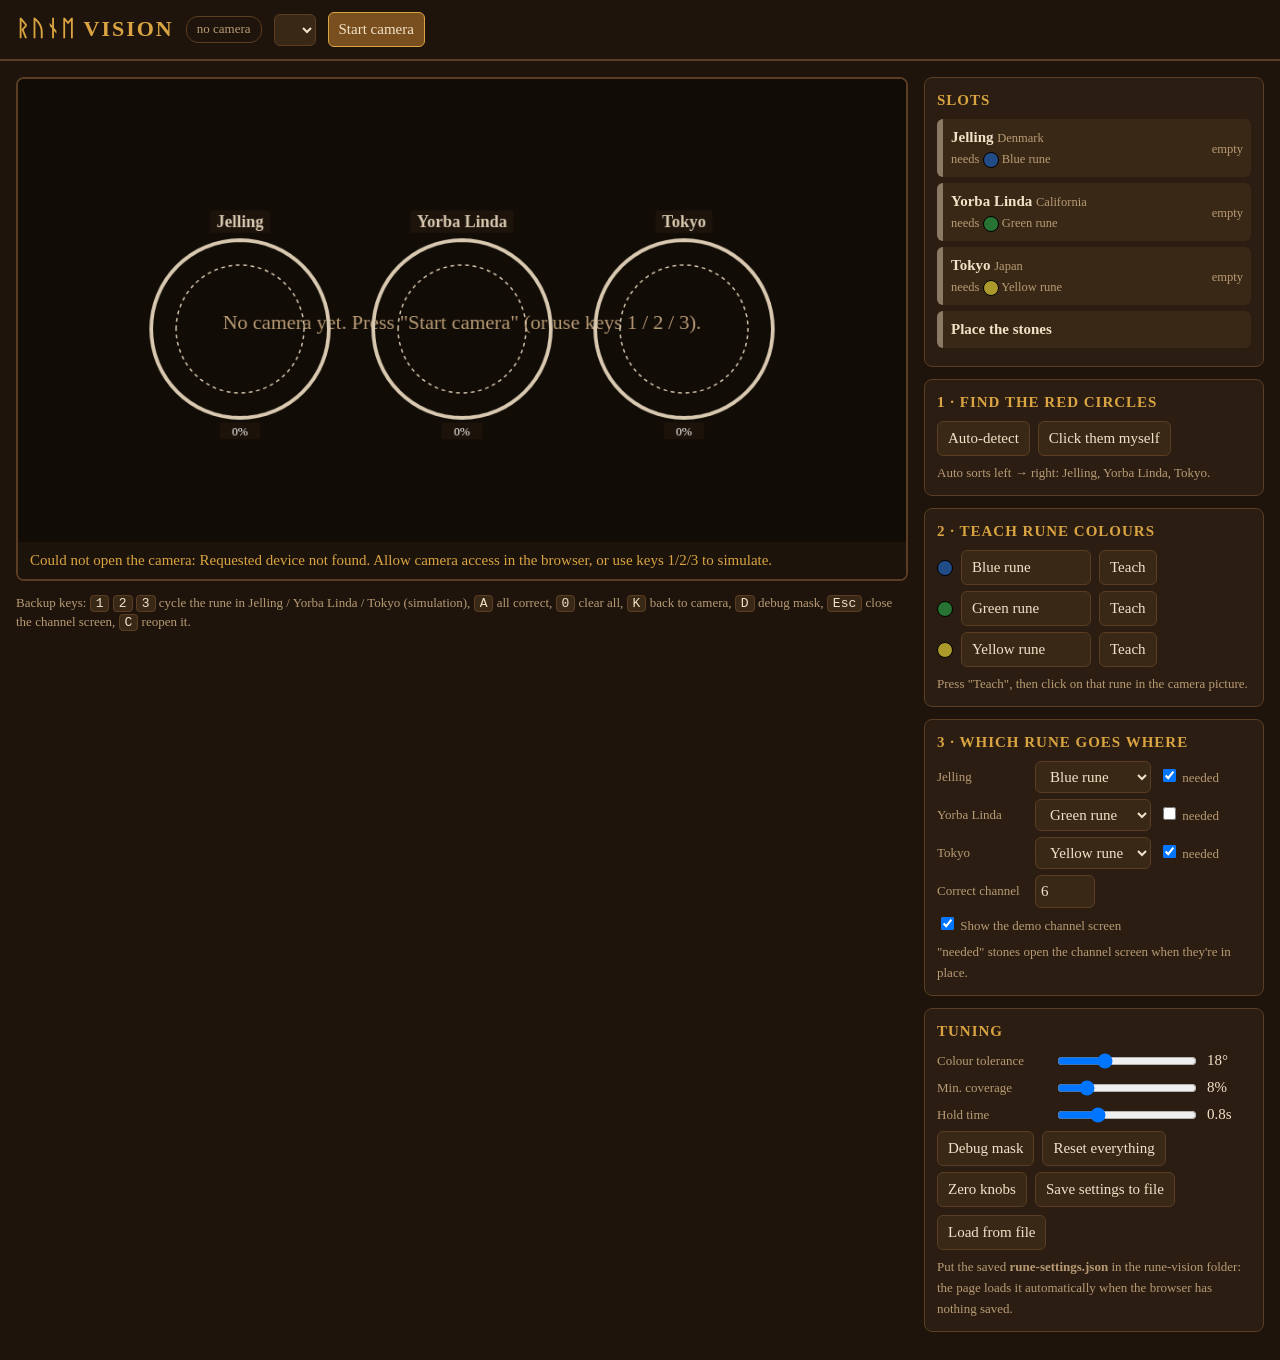
==== rune-vision/index.html @ 930cc7f0 "first prototype" ====
<!doctype html>
<html lang="en">
<head>
<meta charset="utf-8">
<meta name="viewport" content="width=device-width, initial-scale=1">
<title>Rune Vision</title>
<style>
  :root{
    --bg:#1e140c; --panel:#2b1d12; --edge:#5a3d22; --text:#f1e3c8; --muted:#b89b74;
    --gold:#d9a441; --ok:#4fbf6a; --bad:#e2683c; --empty:#8a7a66; --beam:#59b7ff;
  }
  *{box-sizing:border-box}
  body{margin:0;background:var(--bg);color:var(--text);font:15px/1.4 Georgia,"Times New Roman",serif}
  header{padding:12px 16px;border-bottom:2px solid var(--edge);display:flex;gap:12px;align-items:center;flex-wrap:wrap}
  header h1{margin:0;font-size:22px;letter-spacing:2px;color:var(--gold)}
  #mode{padding:3px 10px;border:1px solid var(--edge);border-radius:12px;font-size:13px;color:var(--muted)}
  main{display:grid;grid-template-columns:minmax(0,1fr) 340px;gap:16px;padding:16px}
  @media (max-width:900px){main{grid-template-columns:1fr}}
  .stage{position:relative;background:#000;border:2px solid var(--edge);border-radius:8px;overflow:hidden}
  #view{display:block;width:100%;height:auto;cursor:crosshair}
  #hint{position:absolute;left:0;right:0;bottom:0;padding:8px 12px;background:rgba(30,20,12,.85);color:var(--gold);font-size:15px}
  #hint:empty{display:none}
  .panel{background:var(--panel);border:1px solid var(--edge);border-radius:8px;padding:12px;margin-bottom:12px}
  .panel h2{margin:0 0 8px;font-size:15px;color:var(--gold);letter-spacing:1px;text-transform:uppercase}
  button,select,input[type=text]{font:inherit;color:var(--text);background:#3a2817;border:1px solid var(--edge);border-radius:6px;padding:6px 10px}
  button{cursor:pointer} button:hover{background:#4a331d}
  button.primary{background:#7a4f20;border-color:var(--gold)}
  .row{display:flex;gap:8px;align-items:center;flex-wrap:wrap;margin:6px 0}
  .slot{display:flex;justify-content:space-between;align-items:center;padding:8px;border-radius:6px;margin:6px 0;background:#3a2817;border-left:6px solid var(--empty)}
  .slot.ok{border-color:var(--ok)} .slot.bad{border-color:var(--bad)}
  .slot small{color:var(--muted)}
  .sw{display:inline-block;width:16px;height:16px;border-radius:50%;border:1px solid #000;vertical-align:middle}
  label{font-size:13px;color:var(--muted)}
  input[type=range]{width:140px}
  .keys{font-size:13px;color:var(--muted)} kbd{background:#3a2817;border:1px solid var(--edge);border-radius:4px;padding:0 5px;color:var(--text)}
  #quest{position:fixed;inset:0;display:none;z-index:10;background:#140d07}
  #quest.show{display:block;animation:fade .8s}
  #questCv{position:absolute;inset:0;width:100%;height:100%;cursor:pointer}
  #questTop{position:absolute;top:16px;left:0;right:0;text-align:center;pointer-events:none;padding:0 16px}
  #questTop h2{margin:0;font-size:clamp(24px,4vw,46px);letter-spacing:4px;color:var(--gold);text-shadow:0 0 18px rgba(217,164,65,.5)}
  #questTop p{margin:6px 0 0;font-size:clamp(15px,1.8vw,22px);color:var(--text)}
  #questBot{position:absolute;bottom:14px;left:0;right:0;text-align:center;color:var(--muted);font-size:14px;pointer-events:none}
  @keyframes fade{from{opacity:0}to{opacity:1}}
</style>
</head>
<body>
<header>
  <h1>ᚱᚢᚾᛖ VISION</h1>
  <span id="mode">starting…</span>
  <select id="camSel" title="Camera"></select>
  <button id="startBtn" class="primary">Start camera</button>
</header>

<main>
  <div>
    <div class="stage">
      <canvas id="view" width="960" height="540"></canvas>
      <div id="hint"></div>
    </div>
    <p class="keys">
      Backup keys: <kbd>1</kbd> <kbd>2</kbd> <kbd>3</kbd> cycle the rune in Jelling / Yorba Linda / Tokyo (simulation),
      <kbd>A</kbd> all correct, <kbd>0</kbd> clear all, <kbd>K</kbd> back to camera, <kbd>D</kbd> debug mask, <kbd>Esc</kbd> close the channel screen, <kbd>C</kbd> reopen it.
    </p>
  </div>

  <aside>
    <div class="panel">
      <h2>Slots</h2>
      <div id="slots"></div>
    </div>

    <div class="panel">
      <h2>1 · Find the red circles</h2>
      <div class="row">
        <button id="autoBtn">Auto-detect</button>
        <button id="manualBtn">Click them myself</button>
      </div>
      <label>Auto sorts left → right: Jelling, Yorba Linda, Tokyo.</label>
    </div>

    <div class="panel">
      <h2>2 · Teach rune colours</h2>
      <div id="runes"></div>
      <label>Press "Teach", then click on that rune in the camera picture.</label>
    </div>

    <div class="panel">
      <h2>3 · Which rune goes where</h2>
      <div id="answers"></div>
    </div>

    <div class="panel">
      <h2>Tuning</h2>
      <div class="row"><label style="width:110px">Colour tolerance</label><input type="range" id="hueTol" min="5" max="45"><span id="hueTolV"></span></div>
      <div class="row"><label style="width:110px">Min. coverage</label><input type="range" id="minFill" min="1" max="40"><span id="minFillV"></span></div>
      <div class="row"><label style="width:110px">Hold time</label><input type="range" id="debounce" min="0" max="3000" step="100"><span id="debounceV"></span></div>
      <div class="row"><button id="debugBtn">Debug mask</button><button id="resetBtn">Reset everything</button></div>
      <div class="row"><button id="zeroBtn">Zero knobs</button><button id="saveFileBtn">Save settings to file</button><button id="loadFileBtn">Load from file</button>
        <input type="file" id="loadFileIn" accept=".json,application/json" style="display:none"></div>
      <label>Put the saved <b>rune-settings.json</b> in the rune-vision folder: the page loads it automatically when the browser has nothing saved.</label>
    </div>
  </aside>
</main>

<div id="quest">
  <canvas id="questCv"></canvas>
  <div id="questTop"><h2 id="questTitle"></h2><p id="questMsg"></p></div>
  <div id="questBot">Click a pathway or press 1 – 9, 0 = 10 · Esc closes · remove a stone to start over</div>
</div>

<script>
/* ===================== config & state ===================== */
const SLOTS = [
  { id:'jelling', name:'Jelling',     place:'Denmark' },
  { id:'yorba',   name:'Yorba Linda', place:'California' },
  { id:'tokyo',   name:'Tokyo',       place:'Japan' },
];
const DEFAULTS = {
  circles: [ {x:.25,y:.5,r:.1}, {x:.5,y:.5,r:.1}, {x:.75,y:.5,r:.1} ], // x,r as fraction of width, y of height
  runes: [
    { name:'Blue rune',   h:215, s:.6, v:.55, taught:false },
    { name:'Green rune',  h:130, s:.5, v:.5,  taught:false },
    { name:'Yellow rune', h:52,  s:.6, v:.7,  taught:false },
  ],
  answer: [0,1,2],   // answer[slot] = index of the rune that belongs there
  hueTol: 18,        // degrees
  minFill: 8,        // % of the circle's inside that must be the rune colour
  debounceMs: 800,   // a change must hold this long before it counts (stops hands triggering things)
  required: [true,false,true], // which slots must be right to open the channel screen (Jelling + Tokyo)
  channel: 6,        // the correct Bluetooth channel (1-10)
  questOn: true,     // open the demo channel/snake screen when the needed stones are placed
  rotSteps: 10,      // knob positions per full turn (10 pathways = 36° each)
  rotZero: [0,0,0],  // angle that counts as "0" for the knob in each slot (set with "Zero knobs")
};
const STORE_KEY = 'runeVision.v1';
let cfg = load();

const state = {
  committed: [-1,-1,-1],              // rune index per slot after debounce (-1 empty)
  pending:   [{v:-1,t:0},{v:-1,t:0},{v:-1,t:0}],
  fill:      [0,0,0],
  sim: false, simSlots: [-1,-1,-1],
  complete: false,                    // = required stones placed correctly
  click: null,                        // {kind:'teach',rune} | {kind:'manual',step,pts}
  debug: false,
  rot: [null,null,null],              // {deg, raw, step, x, y} per slot when a marker is visible
  lastSeen: {},                       // rune index -> {slot, t} when it was last removed (for "moved")
};

function load(){
  try{ const s = JSON.parse(localStorage.getItem(STORE_KEY)); if(s) return Object.assign(structuredClone(DEFAULTS), s); }catch(e){}
  return structuredClone(DEFAULTS);
}
function save(){ try{ localStorage.setItem(STORE_KEY, JSON.stringify(cfg)); }catch(e){} }

/* ===================== events (for the world map / BLE later) ===================== */
// Other pages can listen with:  new BroadcastChannel('rune-board').onmessage = e => console.log(e.data)
// Same page:  window.addEventListener('rune:state', e => ...)
let bc = null; try{ bc = new BroadcastChannel('rune-board'); }catch(e){}
function emit(type, detail){
  const msg = { type, ...detail, time: Date.now() };
  window.dispatchEvent(new CustomEvent('rune:'+type, { detail: msg }));
  try{ bc && bc.postMessage(msg); }catch(e){}
  if(window.parent !== window) window.parent.postMessage({ source:'rune-vision', ...msg }, '*');
  console.log('[rune]', msg);
}
function snapshot(){
  return { slots: SLOTS.map((s,i)=>({
    slot:s.id, name:s.name, place:s.place,
    rune: state.committed[i] < 0 ? null : cfg.runes[state.committed[i]].name,
    runeIndex: state.committed[i],
    correct: state.committed[i] === cfg.answer[i],
    coverage: Math.round(state.fill[i]),
    angle: state.rot[i] ? Math.round(state.rot[i].deg) : null,   // knob angle, 0-359, clockwise
    step: state.rot[i] ? state.rot[i].step : null,               // knob position 0..rotSteps-1
  })), stonesReady: state.complete, stage: Q.stage, complete: Q.stage==='done' };
}

/* ===================== colour helpers ===================== */
function rgb2hsv(r,g,b){
  r/=255; g/=255; b/=255;
  const mx=Math.max(r,g,b), mn=Math.min(r,g,b), d=mx-mn;
  let h=0;
  if(d){ if(mx===r) h=((g-b)/d)%6; else if(mx===g) h=(b-r)/d+2; else h=(r-g)/d+4; h*=60; if(h<0) h+=360; }
  return [h, mx?d/mx:0, mx];
}
const hueDist = (a,b) => { const d=Math.abs(a-b)%360; return d>180?360-d:d; };
function isRed(h,s,v){ return (h<=14 || h>=340) && s>0.38 && v>0.22; }
function matchesRune(h,s,v,r){
  if(s < Math.max(0.28, r.s*0.5)) return false;
  if(v < Math.max(0.12, r.v*0.35)) return false;
  return hueDist(h, r.h) <= cfg.hueTol;
}
function runeCss(r){ return `hsl(${r.h|0} ${Math.round(Math.min(1,r.s)*100)}% ${Math.round(Math.max(.25,Math.min(.6,r.v*.6))*100)}%)`; }

/* ===================== camera / source ===================== */
const view = document.getElementById('view'), vctx = view.getContext('2d');
const proc = document.createElement('canvas'), pctx = proc.getContext('2d', { willReadFrequently:true });
const PW = 320;                      // processing width (small = fast)
const video = document.createElement('video'); video.playsInline = true; video.muted = true;
let source = null;                   // video or image
let stream = null;

async function listCams(){
  const sel = document.getElementById('camSel');
  try{
    const devs = (await navigator.mediaDevices.enumerateDevices()).filter(d=>d.kind==='videoinput');
    const cur = sel.value;
    sel.innerHTML = devs.map((d,i)=>`<option value="${d.deviceId}">${d.label || 'Camera '+(i+1)}</option>`).join('');
    if(cur) sel.value = cur;
  }catch(e){}
}
async function startCamera(){
  try{
    if(stream) stream.getTracks().forEach(t=>t.stop());
    const id = document.getElementById('camSel').value;
    stream = await navigator.mediaDevices.getUserMedia({ video: {
      deviceId: id ? { exact:id } : undefined, width:{ideal:1280}, height:{ideal:720} }, audio:false });
    video.srcObject = stream; await video.play();
    source = video; await listCams();
    hint(cfg.runes.some(r=>!r.taught) ? 'Camera on. Now find the circles (step 1) and teach the rune colours (step 2).' : '');
  }catch(e){
    hint('Could not open the camera: ' + e.message + '. Allow camera access in the browser, or use keys 1/2/3 to simulate.');
  }
  setMode();
}
function useImage(url){
  const img = new Image(); img.onload = () => { source = img; setMode(); }; img.src = url;
}
navigator.mediaDevices?.addEventListener?.('devicechange', listCams);

/* ===================== detection ===================== */
let lastProc = 0, frame = null;  // frame = {w,h,data}
function grabFrame(){
  const sw = source.videoWidth || source.naturalWidth, sh = source.videoHeight || source.naturalHeight;
  if(!sw || !sh) return null;
  const ph = Math.round(PW*sh/sw);
  if(proc.width!==PW || proc.height!==ph){ proc.width=PW; proc.height=ph; }
  pctx.drawImage(source,0,0,PW,ph);
  return { w:PW, h:ph, data: whiteBalance(pctx.getImageData(0,0,PW,ph).data) };
}
// Cameras often make the white board look blue or yellow. Find the brightest pixels (the board)
// and scale R,G,B so they come out neutral white/grey. Fixes "board detected as blue rune".
let lastGains=[1,1,1];
function applyGains(d,[gr,gg,gb]){ for(let k=0;k<d.length;k+=4){ d[k]=Math.min(255,d[k]*gr); d[k+1]=Math.min(255,d[k+1]*gg); d[k+2]=Math.min(255,d[k+2]*gb); } return d; }
function whiteBalance(d){
  const hist=new Uint32Array(766);
  for(let k=0;k<d.length;k+=4) hist[d[k]+d[k+1]+d[k+2]]++;
  let need=(d.length/4)*0.2, cut=765;
  while(cut>0 && need>0){ need-=hist[cut]; cut--; }
  let r=0,g=0,b=0,n=0;
  for(let k=0;k<d.length;k+=4) if(d[k]+d[k+1]+d[k+2]>cut){ r+=d[k]; g+=d[k+1]; b+=d[k+2]; n++; }
  if(!n) return d;
  r/=n; g/=n; b/=n; const m=(r+g+b)/3, gr=m/r, gg=m/g, gb=m/b;
  lastGains=[gr,gg,gb];
  for(let k=0;k<d.length;k+=4){ d[k]=Math.min(255,d[k]*gr); d[k+1]=Math.min(255,d[k+1]*gg); d[k+2]=Math.min(255,d[k+2]*gb); }
  return d;
}

function detectSlots(f){
  const raw = [];
  for(let i=0;i<3;i++){
    const c = cfg.circles[i];
    const cx=c.x*f.w, cy=c.y*f.h, R=(c.prof?Math.max(...c.prof):c.r)*f.w;
    const counts=[0,0,0]; let total=0;
    const x0=Math.max(0,cx-R|0), x1=Math.min(f.w-1,cx+R|0), y0=Math.max(0,cy-R|0), y1=Math.min(f.h-1,cy+R|0);
    for(let y=y0;y<=y1;y++) for(let x=x0;x<=x1;x++){
      const dx=x-cx, dy=y-cy, lim=edgeAt(c,Math.atan2(dy,dx))*f.w*(c.prof?0.85:0.72); // stay inside the red line
      if(dx*dx+dy*dy>lim*lim) continue;
      total++;
      const k=(y*f.w+x)*4, [h,s,v]=rgb2hsv(f.data[k],f.data[k+1],f.data[k+2]);
      for(let r=0;r<3;r++) if(matchesRune(h,s,v,cfg.runes[r])) counts[r]++;
    }
    let best=-1, bc=0; counts.forEach((n,r)=>{ if(n>bc){bc=n;best=r;} });
    const fill = total ? bc/total*100 : 0;
    state.fill[i]=fill;
    raw.push(fill >= cfg.minFill ? best : -1);
  }
  return raw;
}

function applyRaw(raw, now, instant){
  let changed=false;
  raw.forEach((v,i)=>{
    const p = state.pending[i];
    if(v!==p.v){ p.v=v; p.t=now; }
    if(state.committed[i]!==p.v && (instant || now-p.t >= cfg.debounceMs)){
      const old=state.committed[i], nu=p.v;
      state.committed[i]=nu; changed=true; state.rot[i]=null;
      const nm=k=>cfg.runes[k].name;
      if(old>=0){ emit('removed', { rune:nm(old), from:SLOTS[i].id }); state.lastSeen[old]={slot:i,t:now}; }
      if(nu>=0){
        const ls=state.lastSeen[nu];
        if(ls && ls.slot!==i && now-ls.t<5000) emit('moved', { rune:nm(nu), from:SLOTS[ls.slot].id, to:SLOTS[i].id, correct:nu===cfg.answer[i] });
        else emit('placed', { rune:nm(nu), to:SLOTS[i].id, correct:nu===cfg.answer[i] });
      }
      emit('slot', snapshot().slots[i]);
    }
  });
  if(changed){
    const all = state.committed.every((v,i)=>!cfg.required[i] || v===cfg.answer[i]) && cfg.required.some(Boolean);
    if(all!==state.complete){
      state.complete=all;
      if(all) questOpen(); else questClose(true);
      emit(all?'stones-ready':'stones-removed', snapshot());
    }
    emit('state', snapshot());
    renderSlots();
  }
}

/* ===================== auto-detect red circles ===================== */
const NB=48; // angle bins for the hand-drawn shape profile
function grabBig(w){
  const sw=source.videoWidth||source.naturalWidth, sh=source.videoHeight||source.naturalHeight;
  if(!sw||!sh) return null;
  const c=document.createElement('canvas'); c.width=w; c.height=Math.round(w*sh/sw);
  const x=c.getContext('2d',{willReadFrequently:true}); x.drawImage(source,0,0,c.width,c.height);
  return { w:c.width, h:c.height, data:whiteBalance(x.getImageData(0,0,c.width,c.height).data) };
}
function autoDetect(){
  const f = source && grabBig(800);   // higher res so thin marker lines survive
  if(!f) return hint('Start the camera first.');
  const W=f.w, H=f.h, N=W*H;
  // 1) red mask, then grow it 2px so small gaps in the marker line join up
  let m=new Uint8Array(N);
  for(let i=0;i<N;i++){ const k=i*4, [h,s,v]=rgb2hsv(f.data[k],f.data[k+1],f.data[k+2]); if(isRed(h,s,v)) m[i]=1; }
  for(let pass=0;pass<2;pass++){
    const g=m.slice();
    for(let y=1;y<H-1;y++) for(let x=1;x<W-1;x++){ const i=y*W+x; if(!m[i] && (m[i-1]||m[i+1]||m[i-W]||m[i+W])) g[i]=1; }
    m=g;
  }
  // 2) connected blobs
  const lab=new Int32Array(N).fill(-1), blobs=[], st=[];
  for(let i=0;i<N;i++){
    if(!m[i]||lab[i]>=0) continue;
    const id=blobs.length, px=[]; lab[i]=id; st.push(i);
    let minx=W,maxx=0,miny=H,maxy=0;
    while(st.length){
      const j=st.pop(), x=j%W, y=(j/W)|0; px.push(j);
      if(x<minx)minx=x; if(x>maxx)maxx=x; if(y<miny)miny=y; if(y>maxy)maxy=y;
      for(const n of [j-1,j+1,j-W,j+W]) if(n>=0&&n<N&&m[n]&&lab[n]<0&&Math.abs((n%W)-x)<=1){ lab[n]=id; st.push(n); }
    }
    blobs.push({px,minx,maxx,miny,maxy});
  }
  // 3) keep blobs that look like a loop: decent size, roughly as wide as tall, mostly hollow
  const minSize=W*0.04;
  const rings=blobs.filter(b=>{
    const bw=b.maxx-b.minx+1, bh=b.maxy-b.miny+1;
    if(bw<minSize||bh<minSize) return false;
    if(Math.max(bw,bh)/Math.min(bw,bh)>2.2) return false;
    return b.px.length/(bw*bh) < 0.35;          // a ring, not a solid red thing
  }).sort((a,b)=>(b.maxx-b.minx)*(b.maxy-b.miny)-(a.maxx-a.minx)*(a.maxy-a.miny)).slice(0,3);
  if(rings.length<3) return hint(`Found ${rings.length} red circle(s), need 3. Get all 3 fully in view, close any small gaps in the lines, or use "Click them myself".`);
  // 4) centre + shape profile (distance to the inner edge of the line, per angle)
  const found=rings.map(b=>{
    let sx=0,sy=0; b.px.forEach(j=>{sx+=j%W; sy+=(j/W)|0;}); const cx=sx/b.px.length, cy=sy/b.px.length;
    const bins=Array.from({length:NB},()=>[]);
    b.px.forEach(j=>{ const dx=j%W-cx, dy=((j/W)|0)-cy; const a=Math.atan2(dy,dx); bins[Math.floor(((a+Math.PI)/(2*Math.PI))*NB)%NB].push(Math.hypot(dx,dy)); });
    const all=b.px.map(j=>Math.hypot(j%W-cx,((j/W)|0)-cy)).sort((a,b)=>a-b), med=all[all.length>>1];
    let prof=bins.map(d=>d.length? d.sort((a,b)=>a-b)[Math.floor(d.length*0.15)] : null); // inner edge
    prof=prof.map((v,i)=>v ?? (prof[(i+NB-1)%NB] ?? prof[(i+1)%NB] ?? med));          // fill gaps in the line
    return { x:cx/W, y:cy/H, r:med/W, prof:prof.map(v=>v/W) };
  });
  found.sort((a,b)=>a.x-b.x);
  cfg.circles=found; save();
  hint('Found 3 circles: left = Jelling, middle = Yorba Linda, right = Tokyo. Wrong order? Use "Click them myself".');
}
// how far from the centre the inside of slot c reaches at angle a (fraction of width)
function edgeAt(c,a){
  if(!c.prof) return c.r;
  const t=((a+Math.PI)/(2*Math.PI))*NB-0.5, i=Math.floor(t), u=t-i, n=c.prof.length;
  return c.prof[(i%n+n)%n]*(1-u)+c.prof[((i+1)%n+n)%n]*u;
}

/* ===================== clicks on the picture ===================== */
view.addEventListener('click', e=>{
  const rc=view.getBoundingClientRect();
  const nx=(e.clientX-rc.left)/rc.width, ny=(e.clientY-rc.top)/rc.height;
  const ck=state.click; if(!ck) return;
  if(ck.kind==='teach'){
    const f = source && grabFrame(); if(!f) return hint('Start the camera first.');
    const px=Math.round(nx*f.w), py=Math.round(ny*f.h);
    let sx=0,sy=0,ss=0,sv=0,n=0;
    for(let y=py-3;y<=py+3;y++) for(let x=px-3;x<=px+3;x++){
      if(x<0||y<0||x>=f.w||y>=f.h) continue;
      const k=(y*f.w+x)*4, [h,s,v]=rgb2hsv(f.data[k],f.data[k+1],f.data[k+2]);
      sx+=Math.cos(h*Math.PI/180); sy+=Math.sin(h*Math.PI/180); ss+=s; sv+=v; n++;
    }
    const r=cfg.runes[ck.rune];
    r.h=(Math.atan2(sy,sx)*180/Math.PI+360)%360; r.s=ss/n; r.v=sv/n; r.taught=true;
    if(r.s<0.2) hint(`That colour is very grey/white (saturation ${Math.round(r.s*100)}%). Detection works best with strong colours.`);
    else hint(`${r.name} learned.`);
    state.click=null; save(); renderRunes(); renderSlots();
  } else if(ck.kind==='manual'){
    const W=view.width, H=view.height;
    ck.pts.push([nx,ny]);
    if(ck.pts.length%2===0){
      const [c,e2]=ck.pts.slice(-2);
      const r=Math.hypot((e2[0]-c[0])*W,(e2[1]-c[1])*H)/W;
      cfg.circles[ck.pts.length/2-1]={x:c[0],y:c[1],r};
    }
    if(ck.pts.length===6){ state.click=null; save(); hint('Circles saved.'); }
    else manualHint();
  }
});
function manualHint(){
  const k=state.click.pts.length, s=SLOTS[k>>1];
  hint(k%2===0 ? `Click the CENTRE of the ${s.name} circle.` : `Now click on the red EDGE of the ${s.name} circle.`);
}

/* ===================== drawing ===================== */
function draw(){
  const W=view.width, H=view.height;
  if(source && (source.videoWidth||source.naturalWidth)){
    const sw=source.videoWidth||source.naturalWidth, sh=source.videoHeight||source.naturalHeight;
    const wantH=Math.round(W*sh/sw); if(view.height!==wantH){ view.height=wantH; }
    vctx.drawImage(source,0,0,view.width,view.height);
    if(state.debug && frame) drawMask();
  } else {
    vctx.fillStyle='#120c07'; vctx.fillRect(0,0,W,H);
    vctx.fillStyle='#b89b74'; vctx.font='22px Georgia'; vctx.textAlign='center';
    vctx.fillText('No camera yet. Press "Start camera" (or use keys 1 / 2 / 3).',W/2,H/2);
  }
  const Hh=view.height;
  cfg.circles.forEach((c,i)=>{
    const v=state.committed[i], ok=v===cfg.answer[i];
    const col = v<0 ? '#d9c9b0' : ok ? '#4fbf6a' : '#e2683c';
    const cx=c.x*W, cy=c.y*Hh, r=c.r*W;
    const shape=(k)=>{ vctx.beginPath(); for(let j=0;j<=64;j++){ const a=-Math.PI+j/64*2*Math.PI, d=edgeAt(c,a)*W*k; vctx.lineTo(cx+Math.cos(a)*d, cy+Math.sin(a)*d); } vctx.stroke(); };
    vctx.lineWidth=4; vctx.strokeStyle=col; shape(1);
    vctx.setLineDash([4,4]); vctx.lineWidth=1.5; shape(c.prof?0.85:0.72); vctx.setLineDash([]);
    const top=Math.min(...Array.from({length:16},(_,j)=>Math.sin(-Math.PI+j/16*2*Math.PI)*edgeAt(c,-Math.PI+j/16*2*Math.PI)*W));
    const label = SLOTS[i].name + (v<0 ? '' : ok ? ' ✓' : ' ✗');
    vctx.font='bold 18px Georgia'; vctx.textAlign='center';
    const tw=vctx.measureText(label).width+14;
    vctx.fillStyle='rgba(30,20,12,.85)'; vctx.fillRect(cx-tw/2, cy+top-32, tw, 24);
    vctx.fillStyle=col; vctx.fillText(label, cx, cy+top-14);
    const ro=state.rot[i];
    if(ro){
      const kx=ro.x*W, ky=ro.y*Hh, a=(ro.deg+cfg.rotZero[i])*Math.PI/180, L=r*0.7;
      vctx.globalAlpha = ro.lost>5 ? 0.45 : 1;
      vctx.strokeStyle='#59b7ff'; vctx.lineWidth=3; vctx.beginPath(); vctx.moveTo(kx,ky); vctx.lineTo(kx+Math.sin(a)*L, ky-Math.cos(a)*L); vctx.stroke();
      vctx.fillStyle='#59b7ff'; vctx.beginPath(); vctx.arc(ro.px*W, ro.py*Hh, 5, 0, Math.PI*2); vctx.fill();
      const lt=`${Math.round(ro.deg)}° · pos ${ro.step}`; vctx.font='bold 14px Georgia'; const lw=vctx.measureText(lt).width+12;
      vctx.fillStyle='rgba(20,40,70,.85)'; vctx.fillRect(cx-lw/2, cy-9, lw, 20); vctx.fillStyle='#d8f0ff'; vctx.fillText(lt, cx, cy+6); vctx.globalAlpha=1;
    }
    if(!state.sim){ const t=Math.round(state.fill[i])+'%'; vctx.font='13px Georgia'; vctx.fillStyle='rgba(30,20,12,.8)'; const bt=edgeAt(c,Math.PI/2)*W; vctx.fillRect(cx-22,cy+bt+5,44,18); vctx.fillStyle="#fff"; vctx.fillText(t, cx, cy+bt+19); }
  });
}
function drawMask(){
  const f=frame, img=pctx.createImageData(f.w,f.h);
  for(let k=0;k<f.data.length;k+=4){
    const [h,s,v]=rgb2hsv(f.data[k],f.data[k+1],f.data[k+2]);
    let out=[0,0,0,170];
    if(isRed(h,s,v)) out=[255,40,40,255];
    else for(let r=0;r<3;r++) if(matchesRune(h,s,v,cfg.runes[r])){ out=[255,255,255,255]; break; }
    img.data.set(out,k);
  }
  pctx.putImageData(img,0,0);
  vctx.globalAlpha=.85; vctx.drawImage(proc,0,0,view.width,view.height); vctx.globalAlpha=1;
}

/* ===================== main loop ===================== */

/* ===================== knob rotation (experimental) =====================
   Each rune needs ONE dark dot (black marker/sticker) on its top face, off-centre.
   Angle = direction from the centre of the coloured blob to the dark dot, seen from the camera above.
   0° = pointing up in the camera picture, clockwise. "Zero knobs" makes the current position 0. */
const rotCv=document.createElement('canvas'), rotCx=rotCv.getContext('2d',{willReadFrequently:true});
// Cut out just this slot from the camera image at FULL resolution (the dot is tiny, every pixel helps).
function grabRot(i){
  const sw=source.videoWidth||source.naturalWidth, sh=source.videoHeight||source.naturalHeight;
  if(!sw||!sh) return null;
  const c=cfg.circles[i], Rn=(c.prof?Math.max(...c.prof):c.r)*1.05;   // radius as fraction of width
  const R=Rn*sw, x0=Math.max(0,c.x*sw-R), y0=Math.max(0,c.y*sh-R);
  const cw=Math.min(sw-x0,2*R), ch=Math.min(sh-y0,2*R); if(cw<4||ch<4) return null;
  const sc=Math.max(1, Math.max(cw,ch)/420);                       // cap the crop at ~420 px
  const w=Math.round(cw/sc), h=Math.round(ch/sc);
  if(rotCv.width!==w||rotCv.height!==h){ rotCv.width=w; rotCv.height=h; }
  rotCx.drawImage(source,x0,y0,cw,ch,0,0,w,h);
  return { w, h, data:applyGains(rotCx.getImageData(0,0,w,h).data, lastGains),
           cx:(c.x*sw-x0)/sc, cy:(c.y*sh-y0)/sc, pw:sw/sc,               // slot centre in crop px, crop px per width-unit
           norm:(x,y)=>[(x0+x*sc)/sw, (y0+y*sc)/sh] };
}
function measureRotation(f,i,ri){
  const c=cfg.circles[i], rune=cfg.runes[ri];
  const cx=f.cx, cy=f.cy;
  const inSlot=(x,y)=>{ const dx=x-cx, dy=y-cy, lim=edgeAt(c,Math.atan2(dy,dx))*f.pw*(c.prof?0.85:0.72); return dx*dx+dy*dy<=lim*lim; };
  let sx=0,sy=0,n=0;
  for(let y=0;y<f.h;y++) for(let x=0;x<f.w;x++){
    if(!inSlot(x,y)) continue;
    const k=(y*f.w+x)*4, [h,s,v]=rgb2hsv(f.data[k],f.data[k+1],f.data[k+2]);
    if(matchesRune(h,s,v,rune)){ sx+=x; sy+=y; n++; }
  }
  if(n<40) return null;
  const rx=sx/n, ry=sy/n, rr=Math.sqrt(n/Math.PI);       // blob centre + "equivalent radius"
  const dark=Math.min(0.42, rune.v*0.6);                 // "dark" relative to how bright the rune itself is
  let mx=0,my=0,m=0; const lim=rr*0.9;
  for(let y=Math.max(0,ry-lim|0);y<=Math.min(f.h-1,ry+lim|0);y++) for(let x=Math.max(0,rx-lim|0);x<=Math.min(f.w-1,rx+lim|0);x++){
    const dx=x-rx, dy=y-ry; if(dx*dx+dy*dy>lim*lim) continue;
    const k=(y*f.w+x)*4, [h,s,v]=rgb2hsv(f.data[k],f.data[k+1],f.data[k+2]);
    if(v<dark && !matchesRune(h,s,v,rune)){ mx+=x; my+=y; m++; }
  }
  if(m<Math.max(3,n*0.004)) return null;                // no marker visible (covered by a hand, too small, …)
  mx/=m; my/=m;
  if(Math.hypot(mx-rx,my-ry)<rr*0.15) return null;     // marker too close to the centre: direction unclear
  const raw=(Math.atan2(mx-rx, -(my-ry))*180/Math.PI+360)%360;
  const [nx,ny]=f.norm(rx,ry), [px,py]=f.norm(mx,my);
  return { raw, x:nx, y:ny, px, py };
}
function updateRotation(){
  if(!state.committed.some(v=>v>=0)) return;
  state.committed.forEach((ri,i)=>{
    if(ri<0){ state.rot[i]=null; return; }
    const f=grabRot(i); if(!f) return;
    const r=measureRotation(f,i,ri); if(!r){ if(state.rot[i]) state.rot[i].lost=(state.rot[i].lost||0)+1; return; }     // keep the last good value while the marker is hidden
    const deg=(r.raw-cfg.rotZero[i]+360)%360, prev=state.rot[i];
    let sm=deg;
    if(prev){ const d=((deg-prev.deg+540)%360)-180; sm=(prev.deg+d*0.5+360)%360; } // smooth jitter
    const size=360/cfg.rotSteps, cand=Math.round(sm/size)%cfg.rotSteps;
    let step=prev?prev.step:cand;
    if(cand!==step){ const off=Math.abs(((sm-cand*size+540)%360)-180); if(off<size*0.35) step=cand; } // hysteresis
    state.rot[i]={ deg:sm, raw:r.raw, step, x:r.x, y:r.y, px:r.px, py:r.py, lost:0 };
    if(!prev || prev.step!==step) emit('rotate', { rune:cfg.runes[ri].name, slot:SLOTS[i].id, angle:Math.round(sm), step });
  });
}
function zeroKnobs(){
  state.rot.forEach((r,i)=>{ if(r) cfg.rotZero[i]=r.raw; });
  save(); state.rot=[null,null,null]; hint('Knobs zeroed: their current positions now count as 0°.');
}

function loop(now){
  if(!state.sim && source && now-lastProc>90){
    lastProc=now;
    frame=grabFrame();
    if(frame){ applyRaw(detectSlots(frame), now, false); updateRotation(); }
  }
  draw();
  requestAnimationFrame(loop);
}

/* ===================== UI ===================== */
function hint(t){ document.getElementById('hint').textContent=t||''; }
function setMode(){
  document.getElementById('mode').textContent = state.sim ? 'SIMULATION (keys)' : source ? 'CAMERA' : 'no camera';
}
function renderSlots(){
  document.getElementById('slots').innerHTML = SLOTS.map((s,i)=>{
    const v=state.committed[i], ok=v===cfg.answer[i];
    const want=cfg.runes[cfg.answer[i]];
    return `<div class="slot ${v<0?'':ok?'ok':'bad'}">
      <div><b>${s.name}</b> <small>${s.place}</small><br>
      <small>needs <span class="sw" style="background:${runeCss(want)}"></span> ${want.name}</small></div>
      <div>${v<0?'<small>empty</small>':`<span class="sw" style="background:${runeCss(cfg.runes[v])}"></span> ${ok?'✓':'✗'}`}</div></div>`;
  }).join('') + `<div class="slot ${state.complete?'ok':''}"><b>${
    Q.stage==='done'?'COMPLETE · snake home':state.complete?'Stones placed · pick the channel':'Place the stones'}</b></div>`;
}
function renderRunes(){
  document.getElementById('runes').innerHTML = cfg.runes.map((r,i)=>`
    <div class="row"><span class="sw" style="background:${runeCss(r)}"></span>
    <input type="text" value="${r.name.replace(/"/g,'&quot;')}" data-name="${i}" style="width:130px">
    <button data-teach="${i}">${r.taught?'Re-teach':'Teach'}</button></div>`).join('');
}
function renderAnswers(){
  document.getElementById('answers').innerHTML = SLOTS.map((s,i)=>`
    <div class="row"><label style="width:90px">${s.name}</label>
    <select data-ans="${i}">${cfg.runes.map((r,j)=>`<option value="${j}" ${cfg.answer[i]===j?'selected':''}>${r.name}</option>`).join('')}</select>
    <label><input type="checkbox" data-req="${i}" ${cfg.required[i]?'checked':''}> needed</label></div>`).join('')
    + `<div class="row"><label style="width:90px">Correct channel</label>
       <input type="number" id="chanIn" min="1" max="10" value="${cfg.channel}" style="width:60px;font:inherit;color:var(--text);background:#3a2817;border:1px solid var(--edge);border-radius:6px;padding:5px"></div>
       <div class="row"><label><input type="checkbox" id="questIn" ${cfg.questOn?'checked':''}> Show the demo channel screen</label></div>
       <label>"needed" stones open the channel screen when they're in place.</label>`;
}
document.getElementById('runes').addEventListener('click',e=>{
  const i=e.target.dataset.teach; if(i===undefined) return;
  state.click={kind:'teach',rune:+i}; hint(`Click on the ${cfg.runes[i].name} in the picture.`);
});
document.getElementById('runes').addEventListener('change',e=>{
  const i=e.target.dataset.name; if(i===undefined) return;
  cfg.runes[i].name=e.target.value; save(); renderAnswers(); renderSlots();
});
document.getElementById('answers').addEventListener('change',e=>{
  if(e.target.id==='questIn'){ cfg.questOn=e.target.checked; save(); return; }
  if(e.target.id==='chanIn'){ cfg.channel=Math.min(10,Math.max(1,+e.target.value||1)); e.target.value=cfg.channel; save(); return; }
  if(e.target.dataset.req!==undefined){ cfg.required[+e.target.dataset.req]=e.target.checked; save(); state.committed=[-2,-2,-2]; return; }
  cfg.answer[+e.target.dataset.ans]=+e.target.value; save(); renderSlots();
  state.committed=[-2,-2,-2]; // force re-evaluation
});
document.getElementById('startBtn').onclick=()=>{ state.sim=false; startCamera(); };
document.getElementById('camSel').onchange=()=>{ if(stream) startCamera(); };
document.getElementById('autoBtn').onclick=autoDetect;
document.getElementById('manualBtn').onclick=()=>{ state.click={kind:'manual',pts:[]}; manualHint(); };
document.getElementById('debugBtn').onclick=()=>{ state.debug=!state.debug; };
document.getElementById('resetBtn').onclick=()=>{ cfg=structuredClone(DEFAULTS); save(); renderAll(); hint('Reset to defaults.'); };

function slider(id, key, fmt){
  const el=document.getElementById(id), out=document.getElementById(id+'V');
  el.value=cfg[key]; out.textContent=fmt(cfg[key]);
  el.oninput=()=>{ cfg[key]=+el.value; out.textContent=fmt(cfg[key]); save(); };
}
function renderAll(){
  renderSlots(); renderRunes(); renderAnswers();
  slider('hueTol','hueTol',v=>v+'°'); slider('minFill','minFill',v=>v+'%'); slider('debounce','debounceMs',v=>(v/1000).toFixed(1)+'s');
}

/* ===================== keyboard backup ===================== */
window.addEventListener('keydown',e=>{
  if(e.target.tagName==='INPUT' || e.target.tagName==='SELECT') return;
  const k=e.key.toLowerCase();
  if(Q.open){
    if(k==='escape'){ questClose(false); Q.dismissed=true; }
    else if(/^[0-9]$/.test(k)) questPick(k==='0'?10:+k);
    else if(k==='r' && Q.stage==='done') questOpen(true);
    return;
  }
  if(['1','2','3','a','0'].includes(k)){
    if(!state.sim){ state.sim=true; state.simSlots=state.committed.map(v=>Math.max(-1,v)); setMode(); }
    if(k==='a') state.simSlots=[...cfg.answer];
    else if(k==='0') state.simSlots=[-1,-1,-1];
    else { const i=+k-1; state.simSlots[i] = state.simSlots[i]>=2 ? -1 : state.simSlots[i]+1; }
    applyRaw(state.simSlots, performance.now(), true);
  } else if(k==='k'){ state.sim=false; setMode(); hint(source?'':'Press "Start camera".'); }
  else if(k==='d'){ state.debug=!state.debug; }
  else if(k==='escape'){ state.click=null; hint(''); }
  else if(k==='c' && state.complete){ Q.dismissed=false; questOpen(); }
});


/* ===================== channel quest: 10 pathways, pick the right one, snake travels ===================== */
const Q = { open:false, stage:'idle', dismissed:false, hover:-1, wrong:{ch:-1,t:0}, picked:-1, t0:0, paths:[], snake:null, done:0 };
const qcv=document.getElementById('questCv'), qx=qcv.getContext('2d');
function qSize(){ const d=devicePixelRatio||1; qcv.width=innerWidth*d; qcv.height=innerHeight*d; qx.setTransform(d,0,0,d,0,0); qBuild(); }
addEventListener('resize',()=>{ if(Q.open) qSize(); });
function stones(){
  const idx=SLOTS.map((_,i)=>i).filter(i=>cfg.required[i]);
  return { from:SLOTS[idx[0]??0], to:SLOTS[idx[idx.length-1]??2] };
}
function bez(p,t){ const u=1-t; return [u*u*u*p[0][0]+3*u*u*t*p[1][0]+3*u*t*t*p[2][0]+t*t*t*p[3][0], u*u*u*p[0][1]+3*u*u*t*p[1][1]+3*u*t*t*p[2][1]+t*t*t*p[3][1]]; }
function qBuild(){
  const W=innerWidth, H=innerHeight, A=[W*.13,H*.56], B=[W*.87,H*.56];
  Q.A=A; Q.B=B; Q.sr=Math.min(W,H)*.075;
  Q.paths=Array.from({length:10},(_,i)=>{
    const off=(i-4.5)/4.5*H*.36, wob=(i%2?1:-1)*W*.03;
    const P=[A,[W*.36+wob,A[1]+off*1.25],[W*.64-wob,B[1]+off*1.25],B];
    const pts=Array.from({length:240},(_,j)=>bez(P,j/239));
    return { P, pts, mid:bez(P,.5) };
  });
}
function questOpen(restart){
  if((Q.dismissed || !cfg.questOn) && !restart) return;
  Q.open=true; if(restart || Q.stage==='idle'){ Q.stage='channels'; Q.picked=-1; Q.snake=null; Q.wrong={ch:-1,t:0}; }
  document.getElementById('quest').classList.add('show'); qSize();
  const {from,to}=stones();
  qText(`${from.name.toUpperCase()} ⟷ ${to.name.toUpperCase()}`, Q.stage==='done' ? '' : `The stones are in place. Which channel carries the message from ${from.name} to ${to.name}?`);
  emit('channels-open', {});
}
function questClose(reset){
  Q.open=false; document.getElementById('quest').classList.remove('show');
  if(reset){ Q.stage='idle'; Q.dismissed=false; Q.snake=null; }
  renderSlots();
}
function qText(t,m){ document.getElementById('questTitle').textContent=t; document.getElementById('questMsg').textContent=m; }
function questPick(ch){
  if(Q.stage!=='channels') return;
  const {to}=stones();
  const ok = ch===cfg.channel;
  emit('channel', { channel:ch, correct:ok });
  if(!ok){ Q.wrong={ch,t:performance.now()}; qText(`CHANNEL ${ch}`, `Only static… ${to.name} does not answer. Try another channel.`); buzz(); return; }
  Q.picked=ch; Q.stage='snake'; Q.t0=performance.now();
  // snake route = chosen path, then 2.3 turns coiling around the target stone
  const path=Q.paths[ch-1].pts, B=Q.B, r0=Q.sr*1.75, r1=Q.sr*1.2;
  const last=path[path.length-1], prev=path[path.length-12];
  let a0=Math.atan2(prev[1]-B[1], prev[0]-B[0]);
  const route=path.slice(0,-10);
  for(let j=0;j<=200;j++){ const t=j/200, a=a0+t*Math.PI*2*2.3, r=r0+(r1-r0)*t; route.push([B[0]+Math.cos(a)*r, B[1]+Math.sin(a)*r]); }
  const cum=[0]; for(let j=1;j<route.length;j++) cum.push(cum[j-1]+Math.hypot(route[j][0]-route[j-1][0],route[j][1]-route[j-1][1]));
  const coilLen=cum[cum.length-1]-cum[route.length-202];
  Q.snake={ route, cum, total:cum[cum.length-1], len:coilLen*1.05+Q.sr*1.5, dur:5200 };
  qText(`CHANNEL ${ch}`, `Connection found! Jörmungandr is travelling to ${to.name}…`);
  rumble();
}
qcv.addEventListener('mousemove',e=>{ Q.hover=qNearest(e.clientX,e.clientY); });
qcv.addEventListener('click',e=>{ const i=qNearest(e.clientX,e.clientY); if(i>=0) questPick(i+1); });
function qNearest(x,y){
  if(Q.stage!=='channels') return -1;
  let best=-1,bd=22*22;
  Q.paths.forEach((p,i)=>{ for(let j=20;j<p.pts.length-20;j+=3){ const d=(p.pts[j][0]-x)**2+(p.pts[j][1]-y)**2; if(d<bd){bd=d;best=i;} } });
  return best;
}
function pointAt(sn,d){ // point along route at distance d
  const c=sn.cum; let lo=0,hi=c.length-1; d=Math.max(0,Math.min(sn.total,d));
  while(hi-lo>1){ const m=(lo+hi)>>1; if(c[m]<d) lo=m; else hi=m; }
  const u=(d-c[lo])/((c[hi]-c[lo])||1), A=sn.route[lo], B=sn.route[hi];
  return [A[0]+(B[0]-A[0])*u, A[1]+(B[1]-A[1])*u];
}
function drawStone(x,y,r,label,glow){
  qx.save();
  if(glow){ qx.shadowColor='#59b7ff'; qx.shadowBlur=40; }
  qx.fillStyle='#8d8578'; qx.strokeStyle='#4b4439'; qx.lineWidth=3;
  qx.beginPath(); qx.moveTo(x-r*.75,y+r); qx.quadraticCurveTo(x-r*.95,y-r*.2,x-r*.45,y-r*1.05);
  qx.quadraticCurveTo(x,y-r*1.35,x+r*.5,y-r*1.0); qx.quadraticCurveTo(x+r*.95,y-r*.1,x+r*.75,y+r); qx.closePath(); qx.fill(); qx.stroke();
  qx.shadowBlur=0; qx.fillStyle='#3c352c'; qx.font=`${r*.42}px Georgia`; qx.textAlign='center';
  qx.fillText('ᚼᛅᚱᛅᛚᛏᚱ'.slice(0,3),x,y-r*.25); qx.fillText('ᚴᚢᚾᚢᚴᛦ'.slice(0,3),x,y+r*.35);
  qx.fillStyle='#f1e3c8'; qx.font=`bold ${Math.max(16,r*.32)}px Georgia`; qx.fillText(label,x,y+r*1.45);
  qx.restore();
}
function drawSnake(sn,head){
  const step=6, n=Math.floor(Math.min(sn.len,head)/step);
  for(let k=n;k>=0;k--){
    const d=head-k*step; if(d<0) continue;
    const p=pointAt(sn,d), f=1-k/Math.max(1,sn.len/step);   // f: 0 tail → 1 head
    const w=Q.sr*(.08+.28*Math.sin(Math.min(1,f*1.15)*Math.PI*.55));
    qx.fillStyle = k%3===0 ? '#1f5e3a' : '#2f8a52';
    qx.beginPath(); qx.arc(p[0],p[1],w,0,Math.PI*2); qx.fill();
  }
  const p=pointAt(sn,head), q=pointAt(sn,head-8), a=Math.atan2(p[1]-q[1],p[0]-q[0]), hw=Q.sr*.36;
  qx.save(); qx.translate(p[0],p[1]); qx.rotate(a);
  qx.fillStyle='#2f8a52'; qx.beginPath(); qx.ellipse(hw*.4,0,hw*1.1,hw*.75,0,0,Math.PI*2); qx.fill();
  qx.fillStyle='#f5d142'; [-1,1].forEach(s=>{ qx.beginPath(); qx.arc(hw*.8,s*hw*.38,hw*.17,0,Math.PI*2); qx.fill(); });
  qx.strokeStyle='#c0392b'; qx.lineWidth=2; qx.beginPath(); qx.moveTo(hw*1.45,0); qx.lineTo(hw*1.9,0); qx.lineTo(hw*2.05,-hw*.15); qx.moveTo(hw*1.9,0); qx.lineTo(hw*2.05,hw*.15); qx.stroke();
  qx.restore();
}
function questDraw(now){
  if(!Q.open){ requestAnimationFrame(questDraw); return; }
  const W=innerWidth, H=innerHeight;
  const g=qx.createRadialGradient(W/2,H/2,H*.1,W/2,H/2,W*.7); g.addColorStop(0,'#3b2814'); g.addColorStop(1,'#120b05');
  qx.fillStyle=g; qx.fillRect(0,0,W,H);
  const {from,to}=stones();
  const wrongOn = Q.wrong.ch>0 && now-Q.wrong.t<1200;
  Q.paths.forEach((p,i)=>{
    const ch=i+1, isPick=Q.picked===ch, isWrong=wrongOn&&Q.wrong.ch===ch, hov=Q.hover===i;
    if(Q.stage!=='channels' && !isPick) qx.globalAlpha=.15;
    qx.lineWidth=isPick?8:hov?7:4; qx.strokeStyle=isWrong?'#e2683c':isPick?'#8fd3ff':'#59b7ff';
    qx.shadowColor=qx.strokeStyle; qx.shadowBlur=hov||isPick?22:10;
    qx.beginPath(); p.pts.forEach((pt,j)=>j?qx.lineTo(pt[0],pt[1]):qx.moveTo(pt[0],pt[1])); qx.stroke();
    qx.shadowBlur=0;
    if(Q.stage==='channels'){ // travelling signal dots
      for(let k=0;k<3;k++){ const t=((now/2600)+i*.071+k/3)%1, pt=p.pts[Math.floor(t*(p.pts.length-1))];
        qx.fillStyle='#d8f0ff'; qx.beginPath(); qx.arc(pt[0],pt[1],3,0,Math.PI*2); qx.fill(); }
    }
    const [mx,my]=p.mid;
    qx.fillStyle=isWrong?'#e2683c':'#1d140b'; qx.strokeStyle=isWrong?'#e2683c':'#59b7ff'; qx.lineWidth=2;
    qx.beginPath(); qx.arc(mx,my,15,0,Math.PI*2); qx.fill(); qx.stroke();
    qx.fillStyle='#f1e3c8'; qx.font='bold 14px Georgia'; qx.textAlign='center'; qx.textBaseline='middle'; qx.fillText(ch,mx,my+1);
    qx.textBaseline='alphabetic'; qx.globalAlpha=1;
  });
  drawStone(Q.A[0],Q.A[1],Q.sr,from.name,true);
  drawStone(Q.B[0],Q.B[1],Q.sr,to.name,Q.stage==='done');
  if(Q.snake){
    const sn=Q.snake, t=Math.min(1,(now-Q.t0)/sn.dur), e=t<.5?2*t*t:1-Math.pow(-2*t+2,2)/2;
    drawSnake(sn, e*sn.total);
    if(t>=1 && Q.stage==='snake'){
      Q.stage='done'; qText('JÖRMUNGANDR AWAKENS', `Channel ${Q.picked} connected ${from.name} and ${to.name}. Harald's world is reconnected.`);
      emit('complete', snapshot()); renderSlots(); rumble();
    }
  }
  if(Q.snake){ // keep the target name readable on top of the coiled snake
    qx.font=`bold ${Math.max(16,Q.sr*.32)}px Georgia`; qx.textAlign='center';
    const ly=Q.B[1]+Q.sr*2.25, tw=qx.measureText(to.name).width+16;
    qx.fillStyle='rgba(20,13,7,.85)'; qx.fillRect(Q.B[0]-tw/2, ly-Q.sr*.36, tw, Q.sr*.5);
    qx.fillStyle='#f1e3c8'; qx.fillText(to.name, Q.B[0], ly);
  }
  document.getElementById('questBot').textContent = Q.stage==='done'
    ? 'R = play again · Esc closes · remove a stone to start over'
    : 'Click a pathway or press 1 – 9, 0 = 10 · Esc closes · remove a stone to start over';
  requestAnimationFrame(questDraw);
}
requestAnimationFrame(questDraw);
function buzz(){
  try{ const ac=new (window.AudioContext||window.webkitAudioContext)(), o=ac.createOscillator(), g=ac.createGain();
    o.type='square'; o.frequency.value=90; g.gain.value=.05; g.gain.exponentialRampToValueAtTime(.0001,ac.currentTime+.5);
    o.connect(g).connect(ac.destination); o.start(); o.stop(ac.currentTime+.5); }catch(e){}
}

/* ===================== little win sound ===================== */
function rumble(){
  try{
    const ac=new (window.AudioContext||window.webkitAudioContext)();
    [55,82.4,110].forEach((f,i)=>{
      const o=ac.createOscillator(), g=ac.createGain();
      o.type='sawtooth'; o.frequency.value=f; g.gain.setValueAtTime(0,ac.currentTime);
      g.gain.linearRampToValueAtTime(.08,ac.currentTime+.3+i*.2); g.gain.exponentialRampToValueAtTime(.0001,ac.currentTime+2.5);
      o.connect(g).connect(ac.destination); o.start(); o.stop(ac.currentTime+2.6);
    });
  }catch(e){}
}

/* ===================== start ===================== */
/* ===================== settings file ===================== */
function applySettings(obj){ cfg=Object.assign(structuredClone(DEFAULTS), obj); save(); renderAll(); state.committed=[-2,-2,-2]; }
document.getElementById('zeroBtn').onclick=zeroKnobs;
document.getElementById('saveFileBtn').onclick=()=>{
  const a=document.createElement('a');
  a.href=URL.createObjectURL(new Blob([JSON.stringify(cfg,null,2)],{type:'application/json'}));
  a.download='rune-settings.json'; a.click();
  hint('Saved rune-settings.json to Downloads. Move it into the rune-vision folder to keep it with the project.');
};
document.getElementById('loadFileBtn').onclick=()=>document.getElementById('loadFileIn').click();
document.getElementById('loadFileIn').onchange=async e=>{
  try{ applySettings(JSON.parse(await e.target.files[0].text())); hint('Settings loaded from file.'); }
  catch(err){ hint('That file could not be read: '+err.message); }
};
// first run in this browser (nothing saved yet)? try rune-settings.json next to this page
if(!localStorage.getItem(STORE_KEY)){
  fetch('rune-settings.json',{cache:'no-store'}).then(r=>r.ok?r.json():null)
    .then(j=>{ if(j){ applySettings(j); hint('Loaded settings from rune-settings.json.'); } }).catch(()=>{});
}

renderAll(); setMode(); listCams();
const qp=new URLSearchParams(location.search);
if(qp.get('img')) useImage(qp.get('img'));         // testing: index.html?img=board.png
else if(navigator.mediaDevices?.getUserMedia) startCamera();
else hint('This browser blocks the camera here. See README (use Chrome, or run the local server).');
requestAnimationFrame(loop);
window.runeVision={ state, cfg:()=>cfg, snapshot, autoDetect };
</script>
</body>
</html>
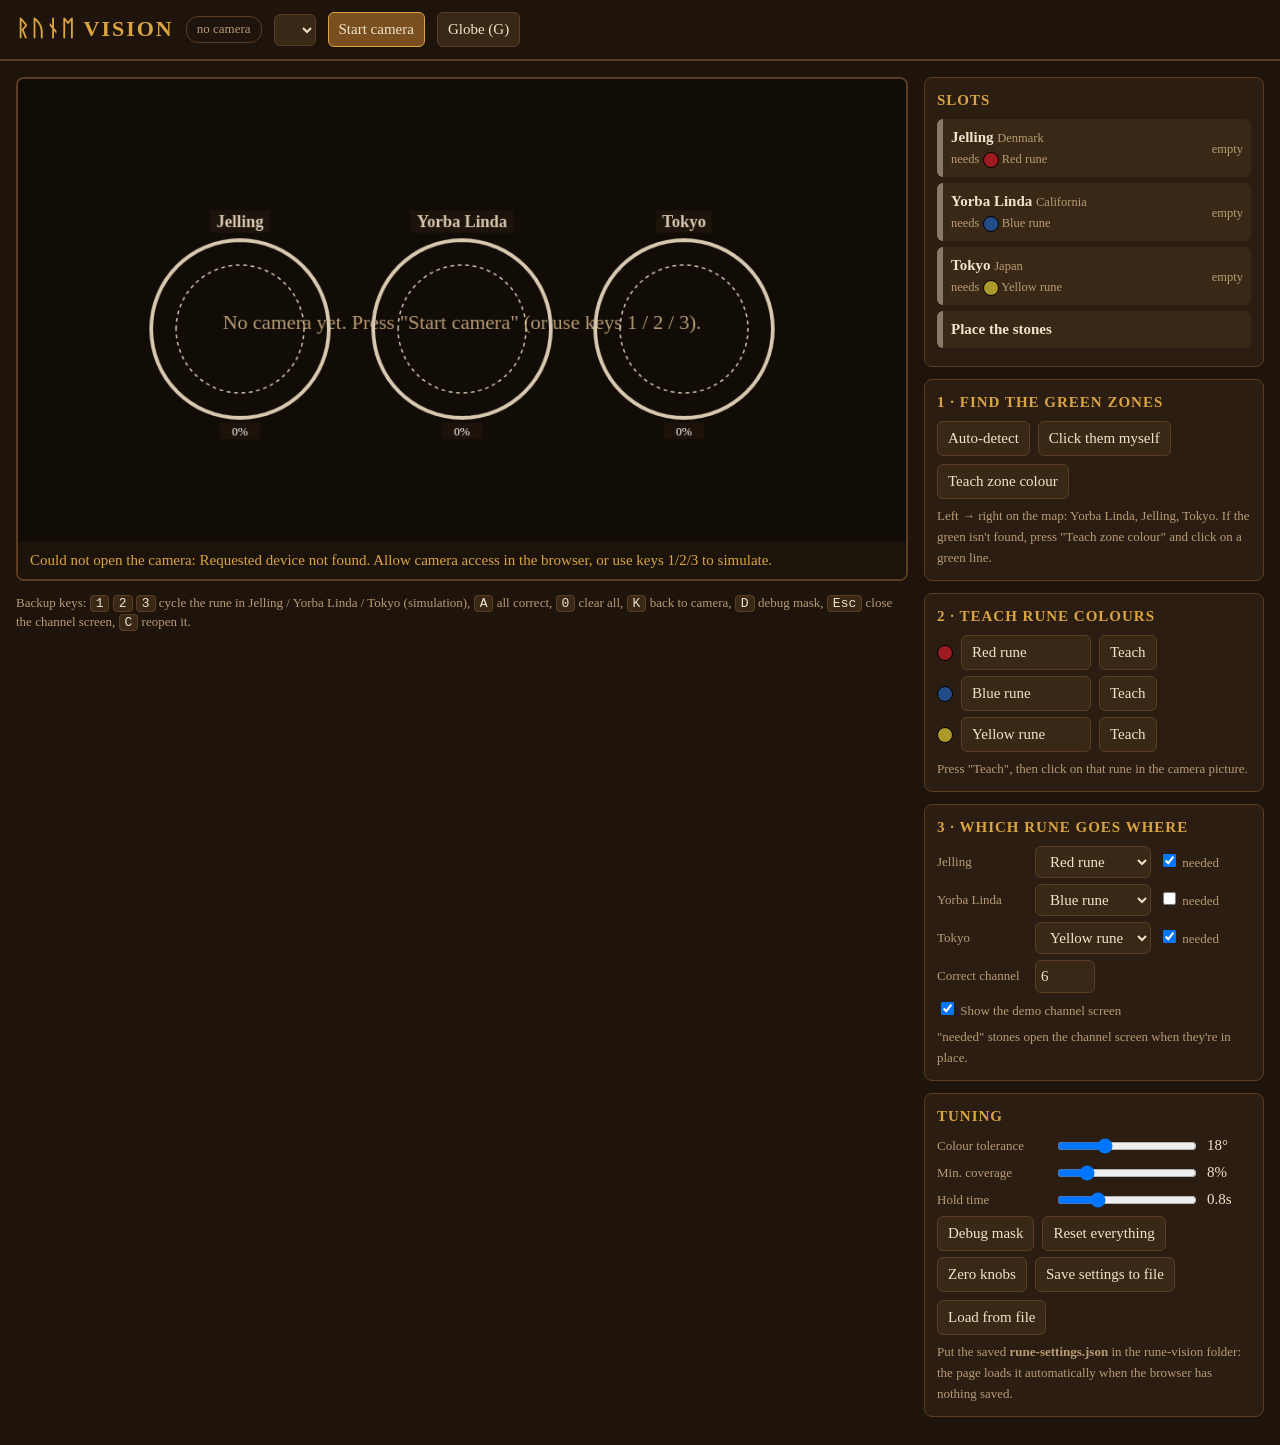
==== commit 1f30f7a0: "updated colors for vision" ====
--- a/rune-vision/index.html
+++ b/rune-vision/index.html
@@ -34,6 +34,9 @@
   input[type=range]{width:140px}
   .keys{font-size:13px;color:var(--muted)} kbd{background:#3a2817;border:1px solid var(--edge);border-radius:4px;padding:0 5px;color:var(--text)}
   #quest{position:fixed;inset:0;display:none;z-index:10;background:#140d07}
+  /* Globe view: the globe page shown full screen on top of this page (press G). The camera keeps running underneath. */
+  #globeView{position:fixed;inset:0;width:100%;height:100%;border:0;display:none;z-index:9;pointer-events:none}
+  #globeView.show{display:block}
   #quest.show{display:block;animation:fade .8s}
   #questCv{position:absolute;inset:0;width:100%;height:100%;cursor:pointer}
   #questTop{position:absolute;top:16px;left:0;right:0;text-align:center;pointer-events:none;padding:0 16px}
@@ -49,6 +52,7 @@
   <span id="mode">starting…</span>
   <select id="camSel" title="Camera"></select>
   <button id="startBtn" class="primary">Start camera</button>
+  <button id="globeBtn" title="Show the globe (G). Press G again to come back.">Globe (G)</button>
 </header>
 
 <main>
@@ -70,12 +74,13 @@
     </div>
 
     <div class="panel">
-      <h2>1 · Find the red circles</h2>
+      <h2>1 · Find the green zones</h2>
       <div class="row">
         <button id="autoBtn">Auto-detect</button>
         <button id="manualBtn">Click them myself</button>
+        <button id="zoneTeachBtn">Teach zone colour</button>
       </div>
-      <label>Auto sorts left → right: Jelling, Yorba Linda, Tokyo.</label>
+      <label>Left → right on the map: Yorba Linda, Jelling, Tokyo. If the green isn't found, press "Teach zone colour" and click on a green line.</label>
     </div>
 
     <div class="panel">
@@ -102,6 +107,8 @@
   </aside>
 </main>
 
+<iframe id="globeView" title="Rune Globe"></iframe>
+
 <div id="quest">
   <canvas id="questCv"></canvas>
   <div id="questTop"><h2 id="questTitle"></h2><p id="questMsg"></p></div>
@@ -118,10 +125,12 @@
 const DEFAULTS = {
   circles: [ {x:.25,y:.5,r:.1}, {x:.5,y:.5,r:.1}, {x:.75,y:.5,r:.1} ], // x,r as fraction of width, y of height
   runes: [
+    { name:'Red rune',    h:357, s:.7, v:.6,  taught:false },
     { name:'Blue rune',   h:215, s:.6, v:.55, taught:false },
-    { name:'Green rune',  h:130, s:.5, v:.5,  taught:false },
     { name:'Yellow rune', h:52,  s:.6, v:.7,  taught:false },
   ],
+  zone: { h:100, s:.6, v:.6, taught:false }, // colour of the zone outlines (green squares on the map)
+  zoneOrder: [1,0,2], // left-to-right on the board: Yorba Linda, Jelling, Tokyo (slot indexes)
   answer: [0,1,2],   // answer[slot] = index of the rune that belongs there
   hueTol: 18,        // degrees
   minFill: 8,        // % of the circle's inside that must be the rune colour
@@ -132,7 +141,7 @@
   rotSteps: 10,      // knob positions per full turn (10 pathways = 36° each)
   rotZero: [0,0,0],  // angle that counts as "0" for the knob in each slot (set with "Zero knobs")
 };
-const STORE_KEY = 'runeVision.v1';
+const STORE_KEY = 'runeVision.v2'; // v2: green zones on the map, red/blue/yellow runes
 let cfg = load();
 
 const state = {
@@ -185,10 +194,11 @@
   return [h, mx?d/mx:0, mx];
 }
 const hueDist = (a,b) => { const d=Math.abs(a-b)%360; return d>180?360-d:d; };
-function isRed(h,s,v){ return (h<=14 || h>=340) && s>0.38 && v>0.22; }
+// zone outline colour (green by default; teach it with "Teach zone colour")
+function isZone(h,s,v){ const z=cfg.zone; return hueDist(h,z.h)<=25 && s>=Math.max(0.3,z.s*0.5) && v>=Math.max(0.2,z.v*0.4); }
 function matchesRune(h,s,v,r){
-  if(s < Math.max(0.28, r.s*0.5)) return false;
-  if(v < Math.max(0.12, r.v*0.35)) return false;
+  if(s < Math.max(0.3, r.s*0.6)) return false;   // stricter: the brown/beige map is close to red and yellow
+  if(v < Math.max(0.15, r.v*0.45)) return false;
   return hueDist(h, r.h) <= cfg.hueTol;
 }
 function runeCss(r){ return `hsl(${r.h|0} ${Math.round(Math.min(1,r.s)*100)}% ${Math.round(Math.max(.25,Math.min(.6,r.v*.6))*100)}%)`; }
@@ -309,7 +319,7 @@
   }
 }
 
-/* ===================== auto-detect red circles ===================== */
+/* ===================== auto-detect the zones (green squares) ===================== */
 const NB=48; // angle bins for the hand-drawn shape profile
 function grabBig(w){
   const sw=source.videoWidth||source.naturalWidth, sh=source.videoHeight||source.naturalHeight;
@@ -322,9 +332,9 @@
   const f = source && grabBig(800);   // higher res so thin marker lines survive
   if(!f) return hint('Start the camera first.');
   const W=f.w, H=f.h, N=W*H;
-  // 1) red mask, then grow it 2px so small gaps in the marker line join up
+  // 1) zone-colour mask, then grow it 2px so small gaps in the marker line join up
   let m=new Uint8Array(N);
-  for(let i=0;i<N;i++){ const k=i*4, [h,s,v]=rgb2hsv(f.data[k],f.data[k+1],f.data[k+2]); if(isRed(h,s,v)) m[i]=1; }
+  for(let i=0;i<N;i++){ const k=i*4, [h,s,v]=rgb2hsv(f.data[k],f.data[k+1],f.data[k+2]); if(isZone(h,s,v)) m[i]=1; }
   for(let pass=0;pass<2;pass++){
     const g=m.slice();
     for(let y=1;y<H-1;y++) for(let x=1;x<W-1;x++){ const i=y*W+x; if(!m[i] && (m[i-1]||m[i+1]||m[i-W]||m[i+W])) g[i]=1; }
@@ -349,9 +359,12 @@
     const bw=b.maxx-b.minx+1, bh=b.maxy-b.miny+1;
     if(bw<minSize||bh<minSize) return false;
     if(Math.max(bw,bh)/Math.min(bw,bh)>2.2) return false;
-    return b.px.length/(bw*bh) < 0.35;          // a ring, not a solid red thing
+    // hollow? the middle half of the box must be (almost) empty: a loop, not a solid patch
+    let inner=0, tot=0;
+    for(let y=b.miny+bh*.25|0;y<=b.miny+bh*.75;y++) for(let x=b.minx+bw*.25|0;x<=b.minx+bw*.75;x++){ tot++; if(lab[y*W+x]===blobs.indexOf(b)) inner++; }
+    return inner/tot < 0.1;
   }).sort((a,b)=>(b.maxx-b.minx)*(b.maxy-b.miny)-(a.maxx-a.minx)*(a.maxy-a.miny)).slice(0,3);
-  if(rings.length<3) return hint(`Found ${rings.length} red circle(s), need 3. Get all 3 fully in view, close any small gaps in the lines, or use "Click them myself".`);
+  if(rings.length<3) return hint(`Found ${rings.length} zone(s), need 3. Get all 3 fully in view, close any small gaps in the lines, or use "Click them myself".`);
   // 4) centre + shape profile (distance to the inner edge of the line, per angle)
   const found=rings.map(b=>{
     let sx=0,sy=0; b.px.forEach(j=>{sx+=j%W; sy+=(j/W)|0;}); const cx=sx/b.px.length, cy=sy/b.px.length;
@@ -363,8 +376,9 @@
     return { x:cx/W, y:cy/H, r:med/W, prof:prof.map(v=>v/W) };
   });
   found.sort((a,b)=>a.x-b.x);
-  cfg.circles=found; save();
-  hint('Found 3 circles: left = Jelling, middle = Yorba Linda, right = Tokyo. Wrong order? Use "Click them myself".');
+  const order=cfg.zoneOrder||[0,1,2];
+  order.forEach((slot,k)=>{ cfg.circles[slot]=found[k]; }); save();
+  hint(`Found 3 zones: left = ${SLOTS[order[0]].name}, middle = ${SLOTS[order[1]].name}, right = ${SLOTS[order[2]].name}. Wrong? Use "Click them myself".`);
 }
 // how far from the centre the inside of slot c reaches at angle a (fraction of width)
 function edgeAt(c,a){
@@ -378,6 +392,18 @@
   const rc=view.getBoundingClientRect();
   const nx=(e.clientX-rc.left)/rc.width, ny=(e.clientY-rc.top)/rc.height;
   const ck=state.click; if(!ck) return;
+  if(ck.kind==='zone'){
+    const f = source && grabBig(800); if(!f) return hint('Start the camera first.');
+    const px=Math.round(nx*f.w), py=Math.round(ny*f.h), got=[];
+    for(let y=py-5;y<=py+5;y++) for(let x=px-5;x<=px+5;x++){
+      if(x<0||y<0||x>=f.w||y>=f.h) continue;
+      const k=(y*f.w+x)*4; got.push(rgb2hsv(f.data[k],f.data[k+1],f.data[k+2]));
+    }
+    got.sort((a,b)=>b[1]-a[1]); const top=got.slice(0,Math.max(3,got.length/4|0)); // the line is thin: keep the most colourful pixels
+    let sx=0,sy=0,ss=0,sv=0; top.forEach(([h,s2,v])=>{ sx+=Math.cos(h*Math.PI/180); sy+=Math.sin(h*Math.PI/180); ss+=s2; sv+=v; });
+    cfg.zone={ h:(Math.atan2(sy,sx)*180/Math.PI+360)%360, s:ss/top.length, v:sv/top.length, taught:true };
+    state.click=null; save(); hint('Zone colour learned. Now press Auto-detect.'); return;
+  }
   if(ck.kind==='teach'){
     const f = source && grabFrame(); if(!f) return hint('Start the camera first.');
     const px=Math.round(nx*f.w), py=Math.round(ny*f.h);
@@ -406,7 +432,7 @@
 });
 function manualHint(){
   const k=state.click.pts.length, s=SLOTS[k>>1];
-  hint(k%2===0 ? `Click the CENTRE of the ${s.name} circle.` : `Now click on the red EDGE of the ${s.name} circle.`);
+  hint(k%2===0 ? `Click the CENTRE of the ${s.name} zone.` : `Now click on the EDGE of the ${s.name} zone.`);
 }
 
 /* ===================== drawing ===================== */
@@ -453,7 +479,7 @@
   for(let k=0;k<f.data.length;k+=4){
     const [h,s,v]=rgb2hsv(f.data[k],f.data[k+1],f.data[k+2]);
     let out=[0,0,0,170];
-    if(isRed(h,s,v)) out=[255,40,40,255];
+    if(isZone(h,s,v)) out=[60,255,60,255];
     else for(let r=0;r<3;r++) if(matchesRune(h,s,v,cfg.runes[r])){ out=[255,255,255,255]; break; }
     img.data.set(out,k);
   }
@@ -486,7 +512,7 @@
 function measureRotation(f,i,ri){
   const c=cfg.circles[i], rune=cfg.runes[ri];
   const cx=f.cx, cy=f.cy;
-  const inSlot=(x,y)=>{ const dx=x-cx, dy=y-cy, lim=edgeAt(c,Math.atan2(dy,dx))*f.pw*(c.prof?0.85:0.72); return dx*dx+dy*dy<=lim*lim; };
+  const inSlot=(x,y)=>{ const dx=x-cx, dy=y-cy, lim=edgeAt(c,Math.atan2(dy,dx))*f.pw*1.05; return dx*dx+dy*dy<=lim*lim; };
   let sx=0,sy=0,n=0;
   for(let y=0;y<f.h;y++) for(let x=0;x<f.w;x++){
     if(!inSlot(x,y)) continue;
@@ -590,6 +616,7 @@
 document.getElementById('startBtn').onclick=()=>{ state.sim=false; startCamera(); };
 document.getElementById('camSel').onchange=()=>{ if(stream) startCamera(); };
 document.getElementById('autoBtn').onclick=autoDetect;
+document.getElementById('zoneTeachBtn').onclick=()=>{ state.click={kind:'zone'}; hint('Click right on one of the green zone lines in the picture.'); };
 document.getElementById('manualBtn').onclick=()=>{ state.click={kind:'manual',pts:[]}; manualHint(); };
 document.getElementById('debugBtn').onclick=()=>{ state.debug=!state.debug; };
 document.getElementById('resetBtn').onclick=()=>{ cfg=structuredClone(DEFAULTS); save(); renderAll(); hint('Reset to defaults.'); };
@@ -624,7 +651,18 @@
   else if(k==='d'){ state.debug=!state.debug; }
   else if(k==='escape'){ state.click=null; hint(''); }
   else if(k==='c' && state.complete){ Q.dismissed=false; questOpen(); }
+  else if(k==='g') toggleGlobe();
 });
+
+/* ===================== globe view (globe/ shown full screen in this same window) ===================== */
+// The globe only listens to the events above, so it never needs its own camera or detection.
+const globeView = document.getElementById('globeView');
+function toggleGlobe(){
+  if(!globeView.src) globeView.src = 'globe/';          // load it the first time it is opened
+  globeView.classList.toggle('show');
+}
+globeView.addEventListener('load', () => emit('state', snapshot()));  // tell the globe the current board right away
+document.getElementById('globeBtn').onclick = toggleGlobe;
 
 
 /* ===================== channel quest: 10 pathways, pick the right one, snake travels ===================== */
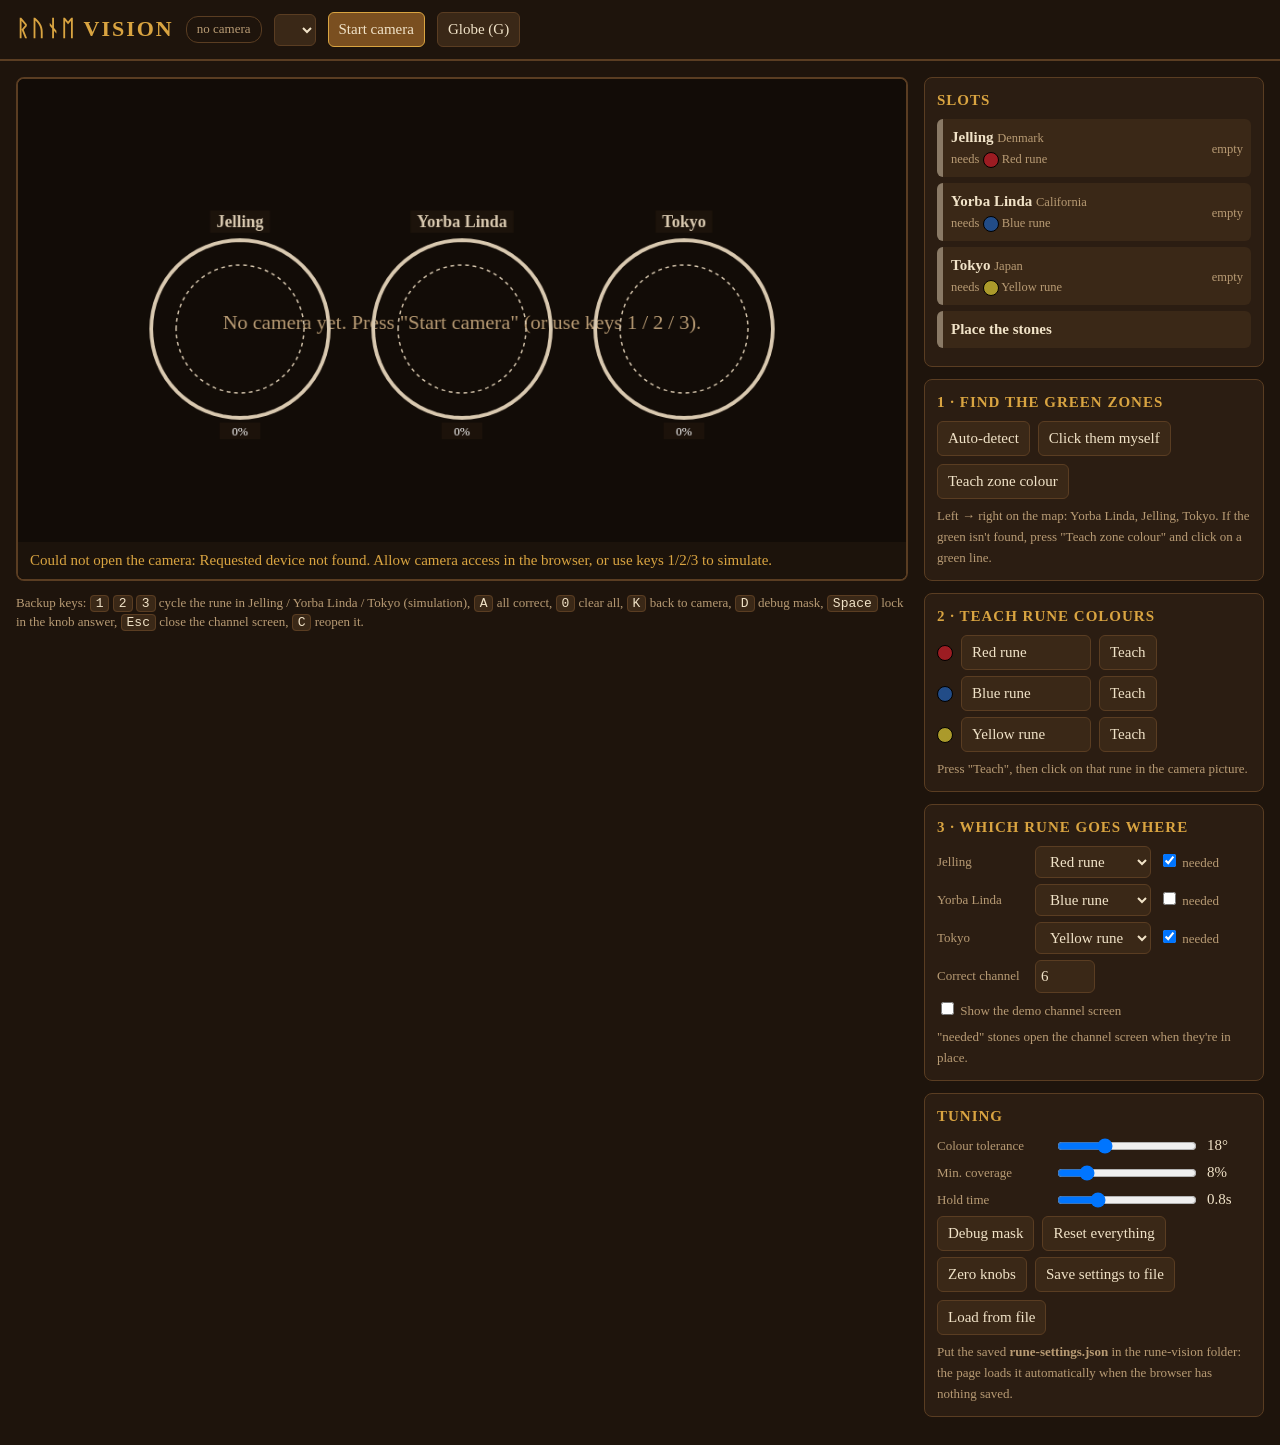
==== commit f0660ad3: "globe add" ====
--- a/rune-vision/index.html
+++ b/rune-vision/index.html
@@ -63,7 +63,7 @@
     </div>
     <p class="keys">
       Backup keys: <kbd>1</kbd> <kbd>2</kbd> <kbd>3</kbd> cycle the rune in Jelling / Yorba Linda / Tokyo (simulation),
-      <kbd>A</kbd> all correct, <kbd>0</kbd> clear all, <kbd>K</kbd> back to camera, <kbd>D</kbd> debug mask, <kbd>Esc</kbd> close the channel screen, <kbd>C</kbd> reopen it.
+      <kbd>A</kbd> all correct, <kbd>0</kbd> clear all, <kbd>K</kbd> back to camera, <kbd>D</kbd> debug mask, <kbd>Space</kbd> lock in the knob answer, <kbd>Esc</kbd> close the channel screen, <kbd>C</kbd> reopen it.
     </p>
   </div>
 
@@ -137,8 +137,8 @@
   debounceMs: 800,   // a change must hold this long before it counts (stops hands triggering things)
   required: [true,false,true], // which slots must be right to open the channel screen (Jelling + Tokyo)
   channel: 6,        // the correct Bluetooth channel (1-10)
-  questOn: true,     // open the demo channel/snake screen when the needed stones are placed
-  rotSteps: 10,      // knob positions per full turn (10 pathways = 36° each)
+  questOn: false,    // demo channel/snake screen (off: the globe is the visitor screen now)
+  rotSteps: 4,       // knob positions = answers: 0 = dot up (A), 1 = right (B), 2 = down (C), 3 = left (D)
   rotZero: [0,0,0],  // angle that counts as "0" for the knob in each slot (set with "Zero knobs")
 };
 const STORE_KEY = 'runeVision.v2'; // v2: green zones on the map, red/blue/yellow runes
@@ -153,7 +153,8 @@
   click: null,                        // {kind:'teach',rune} | {kind:'manual',step,pts}
   debug: false,
   rot: [null,null,null],              // {deg, raw, step, x, y} per slot when a marker is visible
-  lastSeen: {},                       // rune index -> {slot, t} when it was last removed (for "moved")
+  lastSeen: {},
+  lastPlaced: -1,                     // slot index where a rune was most recently placed (the 'active' rune)                       // rune index -> {slot, t} when it was last removed (for "moved")
 };
 
 function load(){
@@ -182,6 +183,7 @@
     coverage: Math.round(state.fill[i]),
     angle: state.rot[i] ? Math.round(state.rot[i].deg) : null,   // knob angle, 0-359, clockwise
     step: state.rot[i] ? state.rot[i].step : null,               // knob position 0..rotSteps-1
+    choice: state.rot[i] ? 'ABCDEFGHIJ'[state.rot[i].step] : null, // answer letter for that position
   })), stonesReady: state.complete, stage: Q.stage, complete: Q.stage==='done' };
 }
 
@@ -303,6 +305,7 @@
         const ls=state.lastSeen[nu];
         if(ls && ls.slot!==i && now-ls.t<5000) emit('moved', { rune:nm(nu), from:SLOTS[ls.slot].id, to:SLOTS[i].id, correct:nu===cfg.answer[i] });
         else emit('placed', { rune:nm(nu), to:SLOTS[i].id, correct:nu===cfg.answer[i] });
+        state.lastPlaced=i;
       }
       emit('slot', snapshot().slots[i]);
     }
@@ -468,7 +471,7 @@
       vctx.globalAlpha = ro.lost>5 ? 0.45 : 1;
       vctx.strokeStyle='#59b7ff'; vctx.lineWidth=3; vctx.beginPath(); vctx.moveTo(kx,ky); vctx.lineTo(kx+Math.sin(a)*L, ky-Math.cos(a)*L); vctx.stroke();
       vctx.fillStyle='#59b7ff'; vctx.beginPath(); vctx.arc(ro.px*W, ro.py*Hh, 5, 0, Math.PI*2); vctx.fill();
-      const lt=`${Math.round(ro.deg)}° · pos ${ro.step}`; vctx.font='bold 14px Georgia'; const lw=vctx.measureText(lt).width+12;
+      const lt=`${Math.round(ro.deg)}° · ${cfg.rotSteps<=10?'ABCDEFGHIJ'[ro.step]:'pos '+ro.step}`; vctx.font='bold 14px Georgia'; const lw=vctx.measureText(lt).width+12;
       vctx.fillStyle='rgba(20,40,70,.85)'; vctx.fillRect(cx-lw/2, cy-9, lw, 20); vctx.fillStyle='#d8f0ff'; vctx.fillText(lt, cx, cy+6); vctx.globalAlpha=1;
     }
     if(!state.sim){ const t=Math.round(state.fill[i])+'%'; vctx.font='13px Georgia'; vctx.fillStyle='rgba(30,20,12,.8)'; const bt=edgeAt(c,Math.PI/2)*W; vctx.fillRect(cx-22,cy+bt+5,44,18); vctx.fillStyle="#fff"; vctx.fillText(t, cx, cy+bt+19); }
@@ -550,6 +553,17 @@
     state.rot[i]={ deg:sm, raw:r.raw, step, x:r.x, y:r.y, px:r.px, py:r.py, lost:0 };
     if(!prev || prev.step!==step) emit('rotate', { rune:cfg.runes[ri].name, slot:SLOTS[i].id, angle:Math.round(sm), step });
   });
+}
+// SPACE = the visitor locks in the answer shown by the knob of the most recently placed rune.
+// The globe decides if it's right (it knows the questions); we only report what the board shows.
+function lockIn(){
+  const snap=snapshot();
+  let i=state.lastPlaced;
+  if(i<0 || state.committed[i]<0) i=state.committed.findIndex(v=>v>=0);   // fall back to any rune on the board
+  const sl = i>=0 ? snap.slots[i] : null;
+  emit('lock', { slot: sl?sl.slot:null, rune: sl?sl.rune:null, correctPlace: sl?sl.correct:false,
+                 step: sl?sl.step:null, choice: sl?sl.choice:null, angle: sl?sl.angle:null, slots:snap.slots });
+  hint(sl ? (sl.choice ? `Locked in: ${sl.rune} in ${SLOTS[i].name}, answer ${sl.choice}.` : `Locked in, but the knob dot on the ${sl.rune} isn't visible.`) : 'Locked in, but there is no rune on the board.');
 }
 function zeroKnobs(){
   state.rot.forEach((r,i)=>{ if(r) cfg.rotZero[i]=r.raw; });
@@ -635,6 +649,7 @@
 window.addEventListener('keydown',e=>{
   if(e.target.tagName==='INPUT' || e.target.tagName==='SELECT') return;
   const k=e.key.toLowerCase();
+  if(e.code==='Space'){ e.preventDefault(); document.activeElement?.blur?.(); lockIn(); return; }
   if(Q.open){
     if(k==='escape'){ questClose(false); Q.dismissed=true; }
     else if(/^[0-9]$/.test(k)) questPick(k==='0'?10:+k);
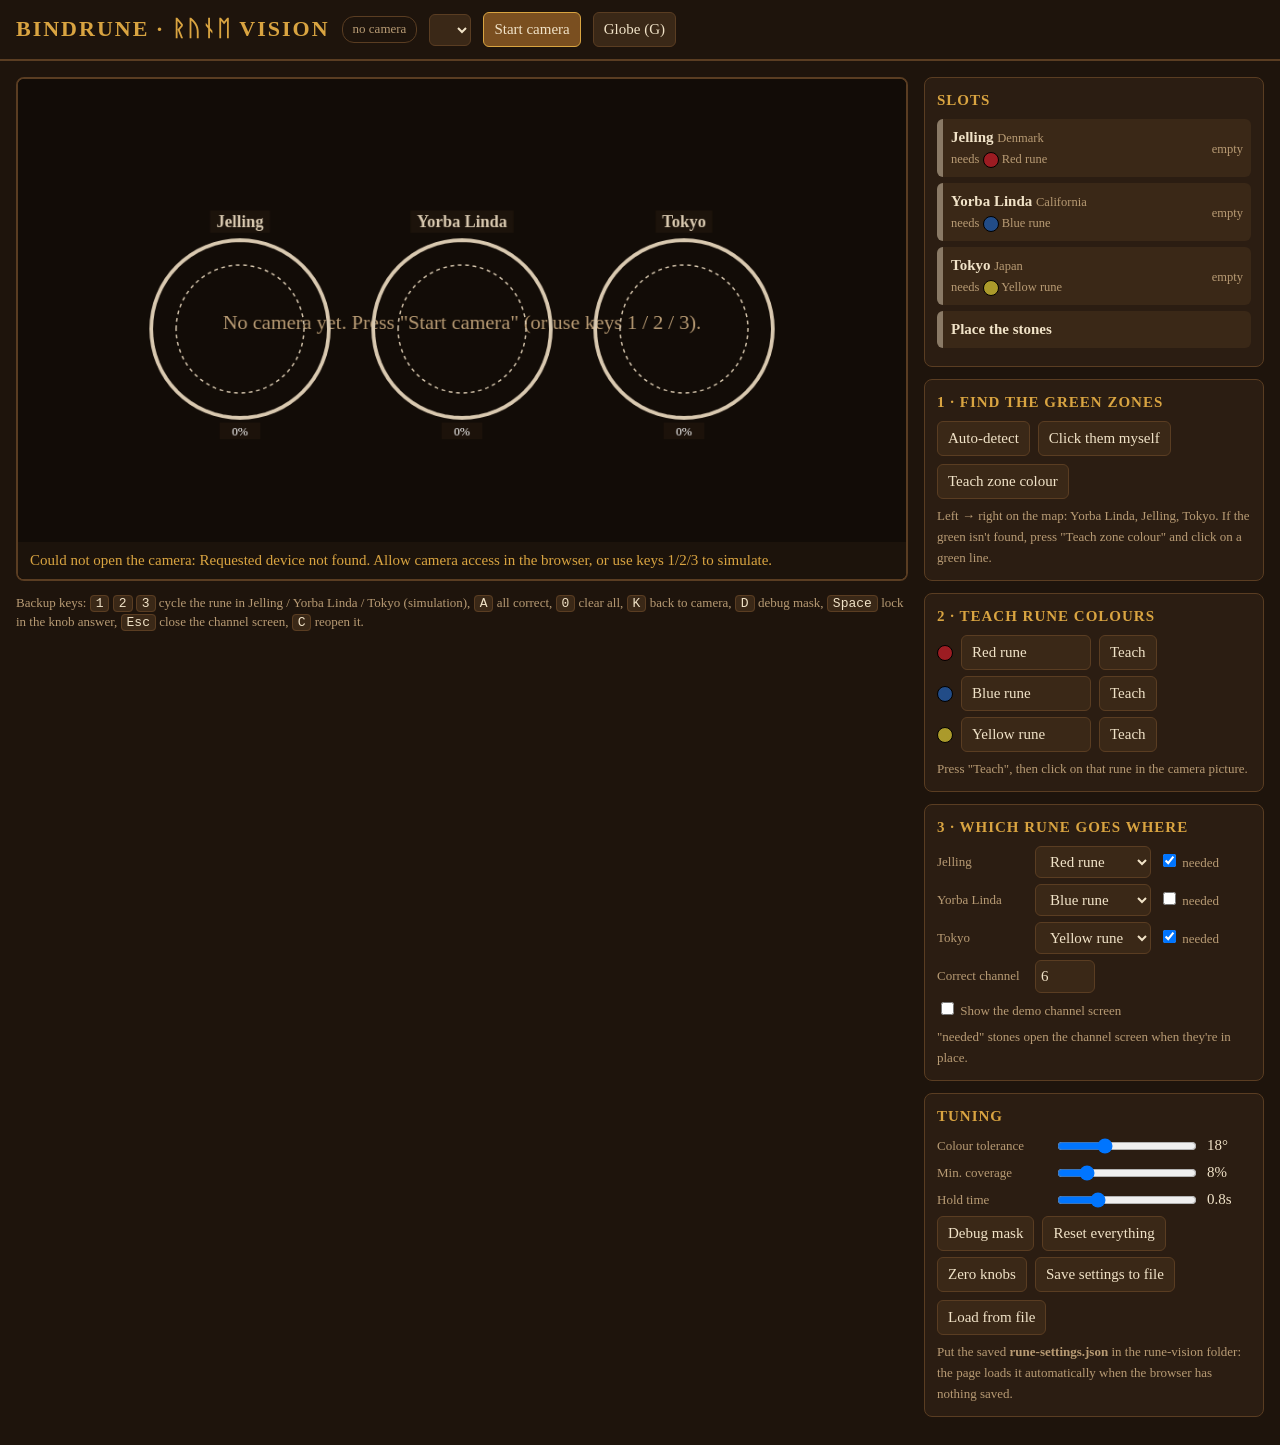
==== commit a9df42a8: "Add Bindrune intro and rename both games to Bindrune - rune-vision/globe/intro.js + intro.html: Jörm" ====
--- a/rune-vision/index.html
+++ b/rune-vision/index.html
@@ -3,7 +3,7 @@
 <head>
 <meta charset="utf-8">
 <meta name="viewport" content="width=device-width, initial-scale=1">
-<title>Rune Vision</title>
+<title>Bindrune · Rune Vision</title>
 <style>
   :root{
     --bg:#1e140c; --panel:#2b1d12; --edge:#5a3d22; --text:#f1e3c8; --muted:#b89b74;
@@ -48,7 +48,7 @@
 </head>
 <body>
 <header>
-  <h1>ᚱᚢᚾᛖ VISION</h1>
+  <h1>BINDRUNE · ᚱᚢᚾᛖ VISION</h1>
   <span id="mode">starting…</span>
   <select id="camSel" title="Camera"></select>
   <button id="startBtn" class="primary">Start camera</button>
@@ -107,7 +107,7 @@
   </aside>
 </main>
 
-<iframe id="globeView" title="Rune Globe"></iframe>
+<iframe id="globeView" title="Bindrune globe"></iframe>
 
 <div id="quest">
   <canvas id="questCv"></canvas>
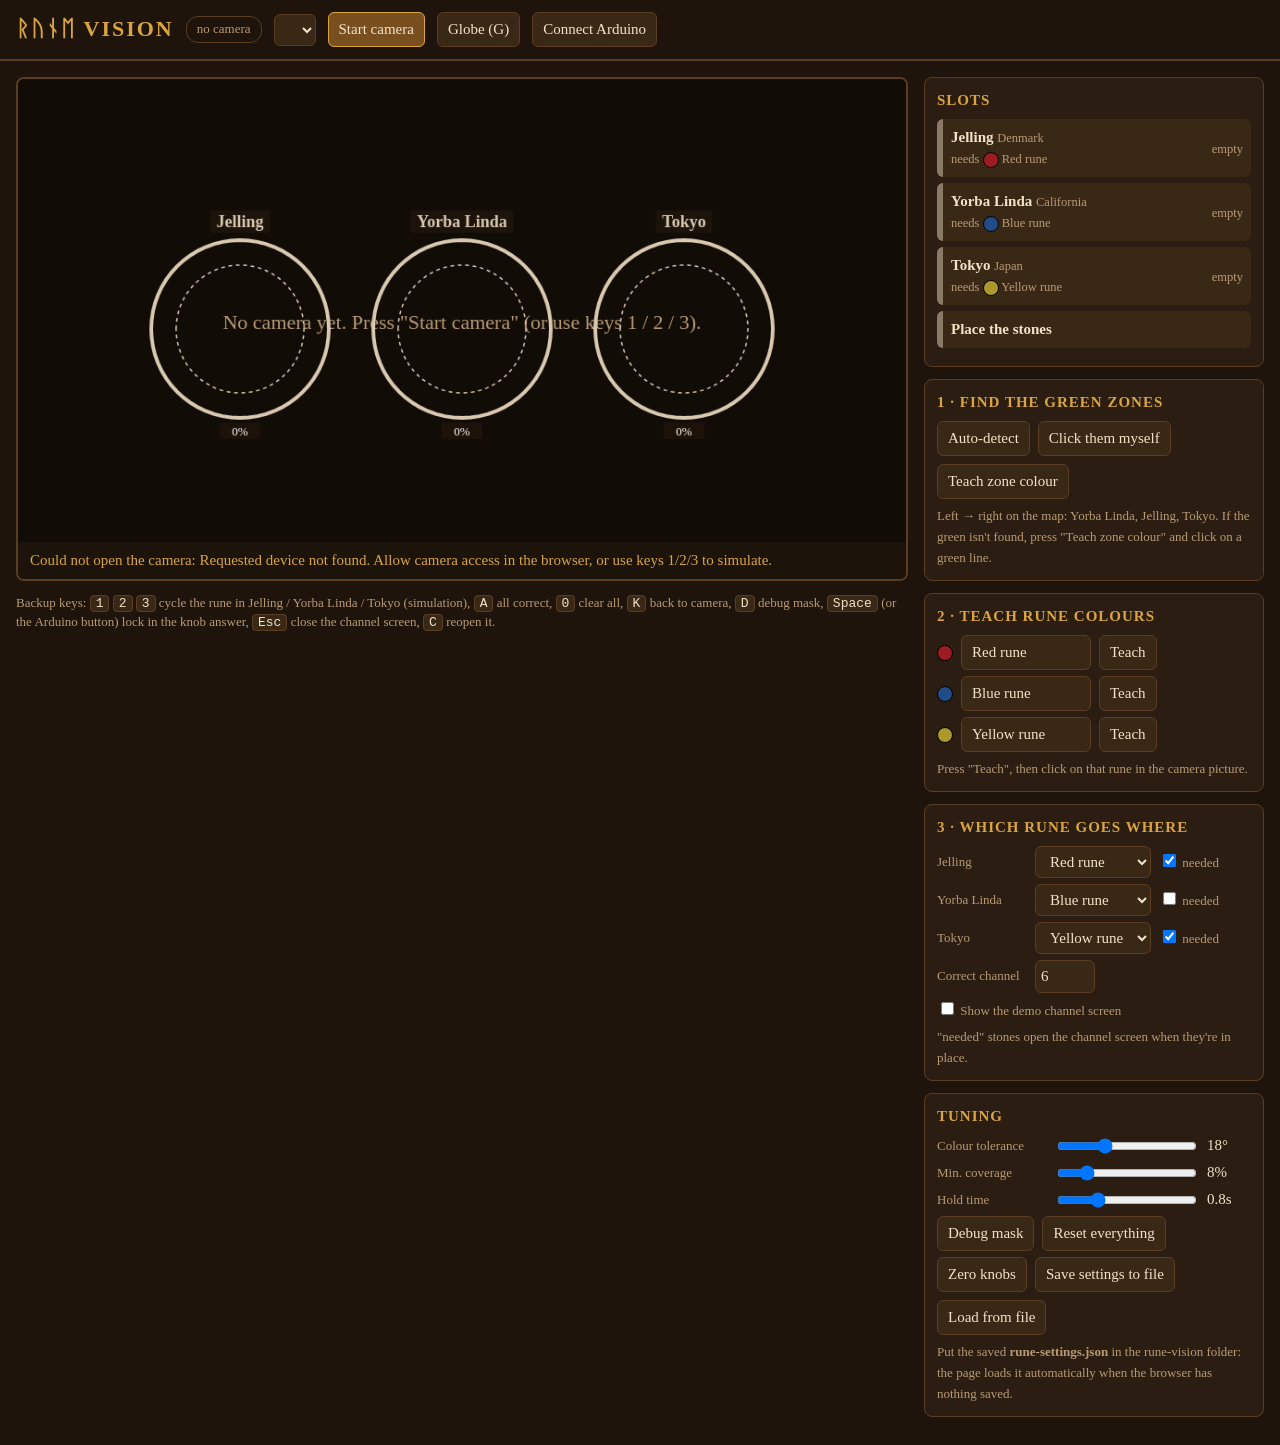
==== commit 883111f2: "Arduino lock button with OLED answer letter (Web Serial, Chrome/Edge)" ====
--- a/rune-vision/index.html
+++ b/rune-vision/index.html
@@ -3,7 +3,7 @@
 <head>
 <meta charset="utf-8">
 <meta name="viewport" content="width=device-width, initial-scale=1">
-<title>Bindrune · Rune Vision</title>
+<title>Rune Vision</title>
 <style>
   :root{
     --bg:#1e140c; --panel:#2b1d12; --edge:#5a3d22; --text:#f1e3c8; --muted:#b89b74;
@@ -48,7 +48,7 @@
 </head>
 <body>
 <header>
-  <h1>BINDRUNE · ᚱᚢᚾᛖ VISION</h1>
+  <h1>ᚱᚢᚾᛖ VISION</h1>
   <span id="mode">starting…</span>
   <select id="camSel" title="Camera"></select>
   <button id="startBtn" class="primary">Start camera</button>
@@ -63,7 +63,7 @@
     </div>
     <p class="keys">
       Backup keys: <kbd>1</kbd> <kbd>2</kbd> <kbd>3</kbd> cycle the rune in Jelling / Yorba Linda / Tokyo (simulation),
-      <kbd>A</kbd> all correct, <kbd>0</kbd> clear all, <kbd>K</kbd> back to camera, <kbd>D</kbd> debug mask, <kbd>Space</kbd> lock in the knob answer, <kbd>Esc</kbd> close the channel screen, <kbd>C</kbd> reopen it.
+      <kbd>A</kbd> all correct, <kbd>0</kbd> clear all, <kbd>K</kbd> back to camera, <kbd>D</kbd> debug mask, <kbd>Space</kbd> (or the Arduino button) lock in the knob answer, <kbd>Esc</kbd> close the channel screen, <kbd>C</kbd> reopen it.
     </p>
   </div>
 
@@ -107,7 +107,7 @@
   </aside>
 </main>
 
-<iframe id="globeView" title="Bindrune globe"></iframe>
+<iframe id="globeView" title="Rune Globe"></iframe>
 
 <div id="quest">
   <canvas id="questCv"></canvas>
@@ -554,16 +554,20 @@
     if(!prev || prev.step!==step) emit('rotate', { rune:cfg.runes[ri].name, slot:SLOTS[i].id, angle:Math.round(sm), step });
   });
 }
-// SPACE = the visitor locks in the answer shown by the knob of the most recently placed rune.
-// The globe decides if it's right (it knows the questions); we only report what the board shows.
-function lockIn(){
+// SPACE (or the Arduino button, see arduino.js) = the visitor locks in the answer shown by the knob
+// of the most recently placed rune. The globe decides if it's right (it knows the questions); we only report what the board shows.
+// lockTarget() = the slot that would be locked in right now (also used for the Arduino's OLED letter), or null.
+function lockTarget(){
   const snap=snapshot();
   let i=state.lastPlaced;
   if(i<0 || state.committed[i]<0) i=state.committed.findIndex(v=>v>=0);   // fall back to any rune on the board
-  const sl = i>=0 ? snap.slots[i] : null;
+  return i>=0 ? { ...snap.slots[i], index:i, slots:snap.slots } : null;
+}
+function lockIn(){
+  const sl=lockTarget(), slots=sl?sl.slots:snapshot().slots;
   emit('lock', { slot: sl?sl.slot:null, rune: sl?sl.rune:null, correctPlace: sl?sl.correct:false,
-                 step: sl?sl.step:null, choice: sl?sl.choice:null, angle: sl?sl.angle:null, slots:snap.slots });
-  hint(sl ? (sl.choice ? `Locked in: ${sl.rune} in ${SLOTS[i].name}, answer ${sl.choice}.` : `Locked in, but the knob dot on the ${sl.rune} isn't visible.`) : 'Locked in, but there is no rune on the board.');
+                 step: sl?sl.step:null, choice: sl?sl.choice:null, angle: sl?sl.angle:null, slots });
+  hint(sl ? (sl.choice ? `Locked in: ${sl.rune} in ${SLOTS[sl.index].name}, answer ${sl.choice}.` : `Locked in, but the knob dot on the ${sl.rune} isn't visible.`) : 'Locked in, but there is no rune on the board.');
 }
 function zeroKnobs(){
   state.rot.forEach((r,i)=>{ if(r) cfg.rotZero[i]=r.raw; });
@@ -868,5 +872,6 @@
 requestAnimationFrame(loop);
 window.runeVision={ state, cfg:()=>cfg, snapshot, autoDetect };
 </script>
+<script src="arduino.js"></script>
 </body>
 </html>
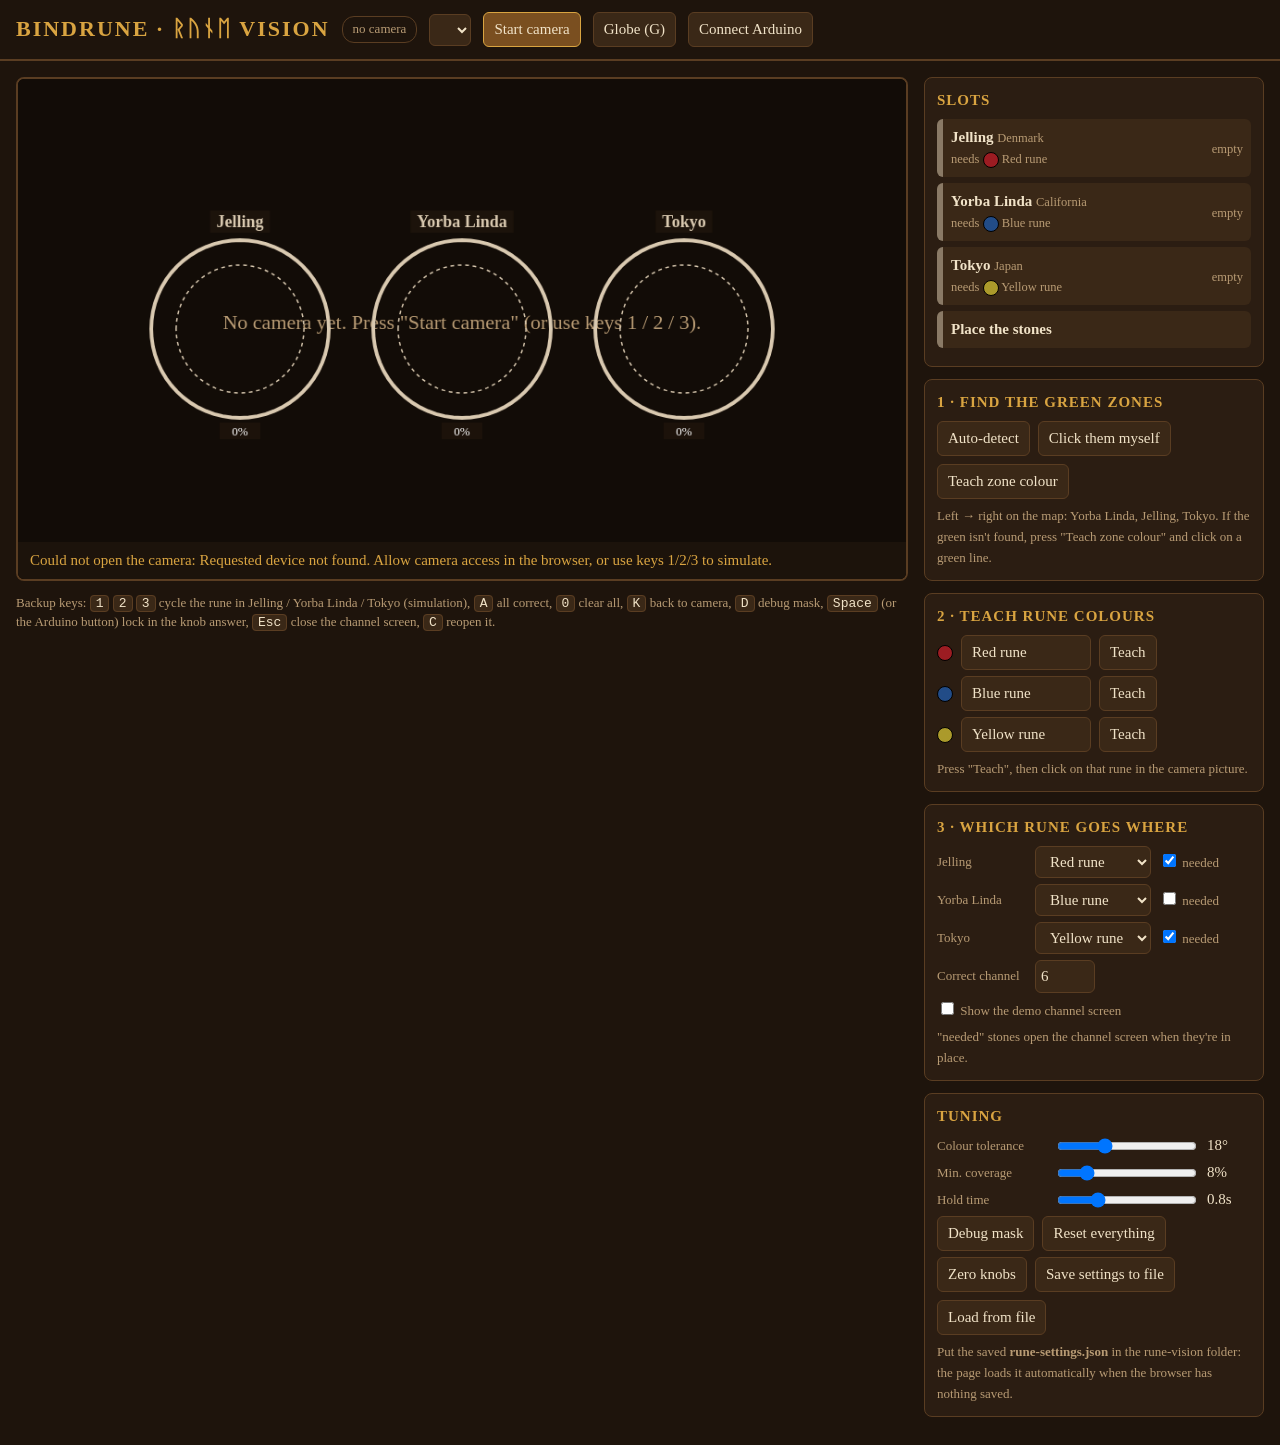
==== commit 8e71730d: "Merge pull request #6 from MikolajB-dev/marks-arduino-lock Marks arduino lock" ====
--- a/rune-vision/index.html
+++ b/rune-vision/index.html
@@ -3,7 +3,7 @@
 <head>
 <meta charset="utf-8">
 <meta name="viewport" content="width=device-width, initial-scale=1">
-<title>Rune Vision</title>
+<title>Bindrune · Rune Vision</title>
 <style>
   :root{
     --bg:#1e140c; --panel:#2b1d12; --edge:#5a3d22; --text:#f1e3c8; --muted:#b89b74;
@@ -48,7 +48,7 @@
 </head>
 <body>
 <header>
-  <h1>ᚱᚢᚾᛖ VISION</h1>
+  <h1>BINDRUNE · ᚱᚢᚾᛖ VISION</h1>
   <span id="mode">starting…</span>
   <select id="camSel" title="Camera"></select>
   <button id="startBtn" class="primary">Start camera</button>
@@ -107,7 +107,7 @@
   </aside>
 </main>
 
-<iframe id="globeView" title="Rune Globe"></iframe>
+<iframe id="globeView" title="Bindrune globe"></iframe>
 
 <div id="quest">
   <canvas id="questCv"></canvas>
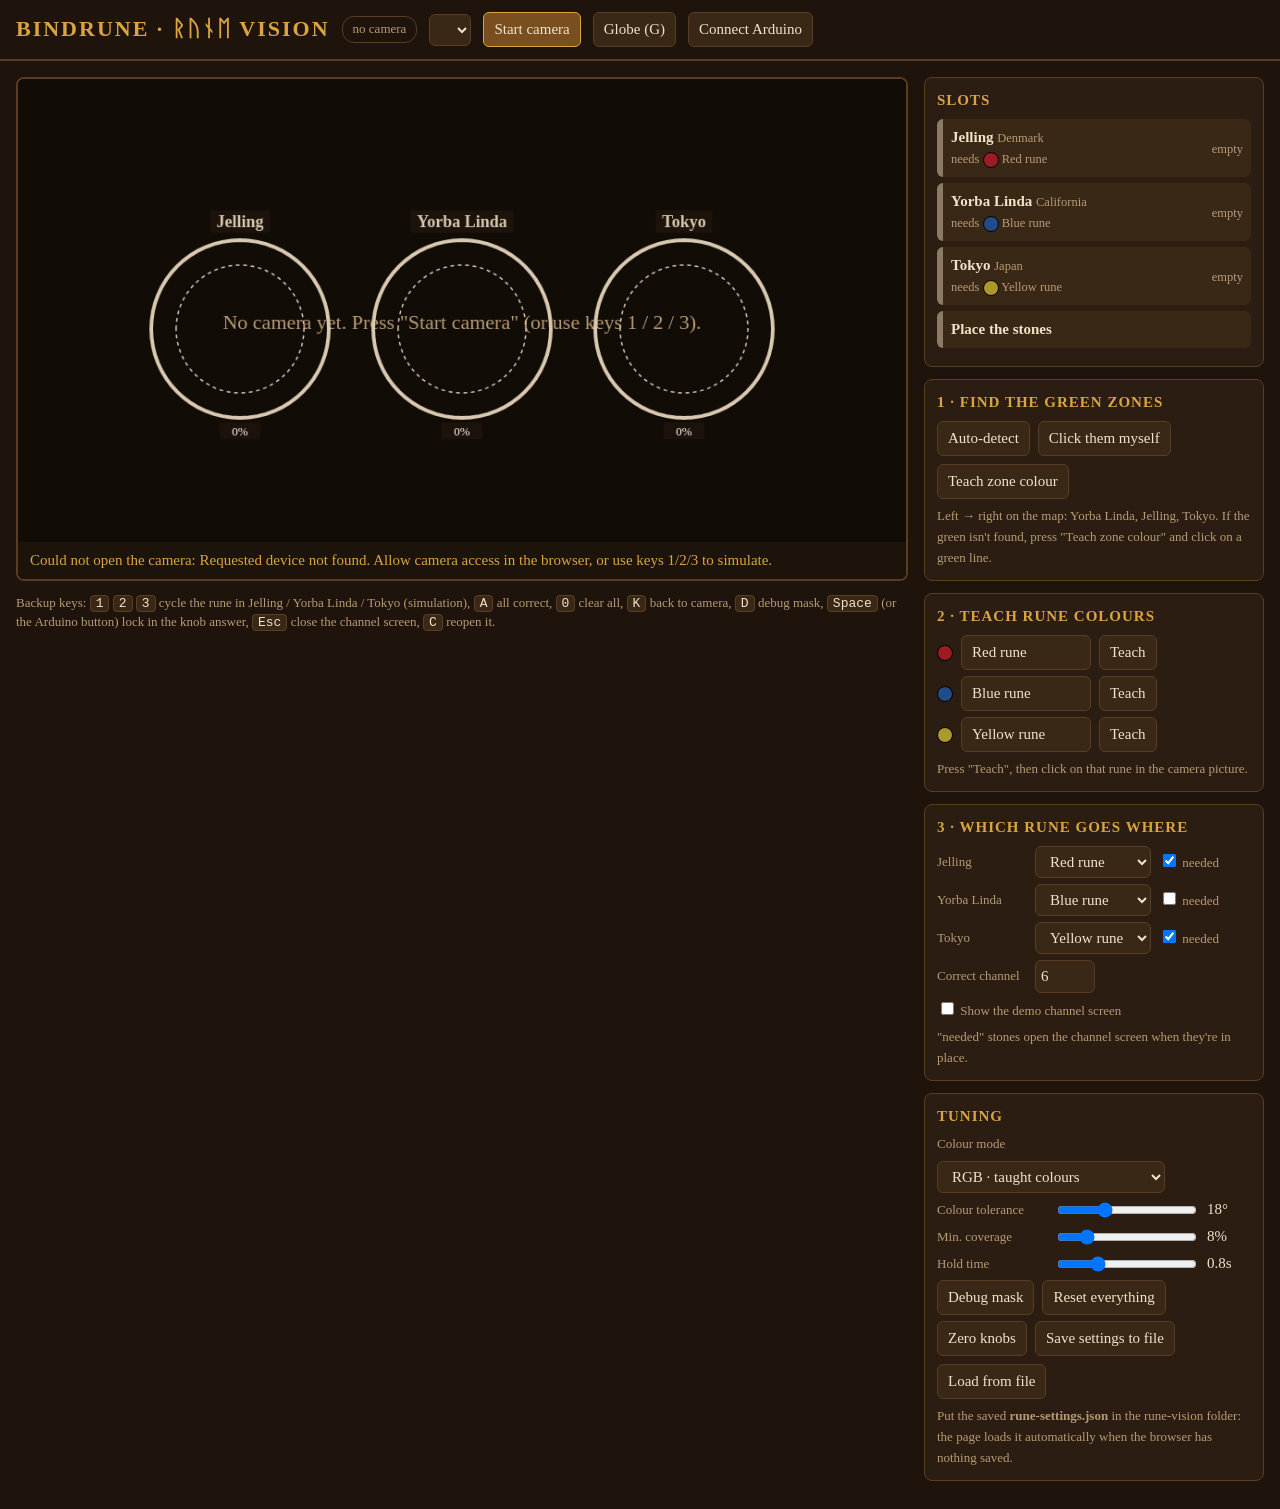
==== commit 049f5d18: "Optimised_detect" ====
--- a/rune-vision/index.html
+++ b/rune-vision/index.html
@@ -96,6 +96,7 @@
 
     <div class="panel">
       <h2>Tuning</h2>
+      <div class="row"><label style="width:110px">Colour mode</label><select id="colourMode"><option value="rgb">RGB · taught colours</option><option value="hsv">HSV · fixed ranges, wider area</option></select></div>
       <div class="row"><label style="width:110px">Colour tolerance</label><input type="range" id="hueTol" min="5" max="45"><span id="hueTolV"></span></div>
       <div class="row"><label style="width:110px">Min. coverage</label><input type="range" id="minFill" min="1" max="40"><span id="minFillV"></span></div>
       <div class="row"><label style="width:110px">Hold time</label><input type="range" id="debounce" min="0" max="3000" step="100"><span id="debounceV"></span></div>
@@ -291,6 +292,146 @@
   return raw;
 }
 
+/* ===================== HSV colour mode (optional second way to recognise the rune colours) =====================
+   THE SWITCH: 'rgb' = the original detection above (taught colours, looks inside the green box). This is the default.
+               'hsv' = the detection below (fixed colour ranges, finds the plate in a wider area around the box). */
+let COLOUR_MODE = 'rgb';
+// The "Colour mode" dropdown in the Tuning panel changes it while the page runs and remembers the choice in this browser.
+const COLOUR_MODE_KEY = 'runeVision.colourMode';
+try{ if(localStorage.getItem(COLOUR_MODE_KEY)==='hsv') COLOUR_MODE='hsv'; }catch(e){}
+function setColourMode(m){
+  COLOUR_MODE = m==='hsv' ? 'hsv' : 'rgb';
+  try{ localStorage.setItem(COLOUR_MODE_KEY, COLOUR_MODE); }catch(e){}
+  hsvSeen.cand=[-1,-1,-1]; hsvSeen.streak=[0,0,0]; hsvSeen.out=[-1,-1,-1]; hsvPlate.fill(null);   // start HSV mode fresh
+  if(COLOUR_MODE==='rgb') hsvUnlockCamera();
+  hint(COLOUR_MODE==='hsv' ? 'HSV colour mode: fixed colour ranges, looks in a wider area around each box.' : 'RGB colour mode: taught colours, looks inside each box.');
+}
+document.getElementById('colourMode').value = COLOUR_MODE;
+document.getElementById('colourMode').onchange = e => setColourMode(e.target.value);
+
+// ---- every HSV-mode threshold lives here, so it can be tuned at the venue (press D to see the effect) ----
+// Hue is the "colour wheel" angle in degrees: 0 = red, 60 = yellow, 120 = green, 240 = blue, 360 = red again.
+const HSV_MIN_SATURATION   = 0.45; // 0..1. Pixels less colourful than this are thrown away (brown board, grey, white). Raise if the board shows up in the debug mask; lower if a plate has holes.
+const HSV_MIN_BRIGHTNESS   = 0.30; // 0..1. Pixels darker than this are thrown away (shadows, dark brown). Lower in a dim room.
+const HSV_RED_LOW_MAX      = 15;   // red is hue 0 .. this            (red sits at BOTH ends of the wheel,
+const HSV_RED_HIGH_MIN     = 340;  // ... and hue this .. 360           so it needs two ranges)
+const HSV_YELLOW_MIN       = 40;   // yellow is hue HSV_YELLOW_MIN .. HSV_YELLOW_MAX.
+const HSV_YELLOW_MAX       = 70;   //   Hue 15..40 is deliberately nobody's: that is where the brown board sits.
+const HSV_BLUE_MIN         = 190;  // blue is hue HSV_BLUE_MIN .. HSV_BLUE_MAX
+const HSV_BLUE_MAX         = 260;
+const HSV_SEARCH_MARGIN    = 1.6;  // how far around a green box to look for its rune: 1 = only the box, 1.6 = 60% further out. Never reaches past halfway to the next box.
+const HSV_MIN_PLATE_AREA   = 0.08; // the colour must cover at least this fraction of the box's area to count as a plate. Raise if small coloured things trigger it; lower if real plates are missed.
+const HSV_CENTRE_FRACTION  = 0.5;  // only the middle of the plate is trusted: this fraction of the plate's radius (edges are ignored)
+const HSV_MIN_CENTRE_SHARE = 0.6;  // at least this fraction of the plate's middle must be the winning colour, otherwise the answer is "none"
+const HSV_STABLE_FRAMES    = 5;    // a result is only reported after this many identical frames in a row (about 0.1 s per frame)
+const HSV_LOCK_DELAY_MS    = 2000; // wait this long after the camera starts, then freeze its auto white balance / exposure (if the camera allows it)
+const HSV_ROT_REACH        = 1.6;  // knob reader: look this many plate-radii around the found plate
+
+// colour numbers match the rune list order: 0 = red rune, 1 = blue rune, 2 = yellow rune, -1 = none
+function hsvClassify(h,s,v){
+  if(s < HSV_MIN_SATURATION || v < HSV_MIN_BRIGHTNESS) return -1;
+  if(h <= HSV_RED_LOW_MAX || h >= HSV_RED_HIGH_MIN) return 0;
+  if(h >= HSV_BLUE_MIN && h <= HSV_BLUE_MAX) return 1;
+  if(h >= HSV_YELLOW_MIN && h <= HSV_YELLOW_MAX) return 2;
+  return -1;
+}
+let hsvRaw = null;                   // the camera picture before the software white balance {w,h,data}
+const hsvPlate = [null,null,null];   // where each slot's plate was found this frame: {x,y,r} like cfg.circles, or null
+// Same frame as grabFrame() (so the knob reader and its white balance work as before), plus the untouched pixels for HSV mode.
+function grabFrameHsv(){
+  const f = grabFrame();
+  hsvRaw = f ? { w:f.w, h:f.h, data:pctx.getImageData(0,0,f.w,f.h).data } : null;
+  return f;
+}
+function detectSlotsHsv(f){
+  const raw = [], med = a => { a.sort((p,q)=>p-q); return a[a.length>>1]; };
+  for(let i=0;i<3;i++){
+    const c = cfg.circles[i], cx=c.x*f.w, cy=c.y*f.h, boxR=c.r*f.w;
+    // search area: wider than the box, but never past halfway to another box
+    let R = boxR*HSV_SEARCH_MARGIN;
+    cfg.circles.forEach((o,j)=>{ if(j!==i) R=Math.min(R, Math.hypot(o.x*f.w-cx, o.y*f.h-cy)/2); });
+    const xs=[[],[],[]], ys=[[],[],[]];
+    const x0=Math.max(0,cx-R|0), x1=Math.min(f.w-1,cx+R|0), y0=Math.max(0,cy-R|0), y1=Math.min(f.h-1,cy+R|0);
+    for(let y=y0;y<=y1;y++) for(let x=x0;x<=x1;x++){
+      const dx=x-cx, dy=y-cy; if(dx*dx+dy*dy>R*R) continue;
+      const k=(y*f.w+x)*4, col=hsvClassify(...rgb2hsv(f.data[k],f.data[k+1],f.data[k+2]));
+      if(col>=0){ xs[col].push(x); ys[col].push(y); }
+    }
+    let best=0; for(let r=1;r<3;r++) if(xs[r].length>xs[best].length) best=r;
+    const n=xs[best].length;
+    state.fill[i]=0; hsvPlate[i]=null;
+    if(n < HSV_MIN_PLATE_AREA*Math.PI*boxR*boxR){ raw.push(-1); continue; }   // too little colour: no piece here
+    // the plate: its middle = median of the coloured pixels, its size from how many there are
+    const px=med(xs[best]), py=med(ys[best]), pr=Math.sqrt(n/Math.PI), cr=Math.max(2,pr*HSV_CENTRE_FRACTION);
+    let hit=0, tot=0;
+    for(let y=Math.max(0,py-cr|0);y<=Math.min(f.h-1,py+cr|0);y++) for(let x=Math.max(0,px-cr|0);x<=Math.min(f.w-1,px+cr|0);x++){
+      const dx=x-px, dy=y-py; if(dx*dx+dy*dy>cr*cr) continue;
+      tot++;
+      const k=(y*f.w+x)*4; if(hsvClassify(...rgb2hsv(f.data[k],f.data[k+1],f.data[k+2]))===best) hit++;
+    }
+    const share = tot ? hit/tot : 0;
+    state.fill[i]=share*100;
+    if(share < HSV_MIN_CENTRE_SHARE){ raw.push(-1); continue; }               // middle is not one clear colour: no answer
+    hsvPlate[i]={ x:px/f.w, y:py/f.h, r:pr/f.w };
+    raw.push(best);
+  }
+  return raw;
+}
+// only pass a result on once it has been the same for HSV_STABLE_FRAMES frames in a row
+const hsvSeen = { cand:[-1,-1,-1], streak:[0,0,0], out:[-1,-1,-1] };
+function hsvStable(raw){
+  raw.forEach((v,i)=>{
+    if(v===hsvSeen.cand[i]) hsvSeen.streak[i]++; else { hsvSeen.cand[i]=v; hsvSeen.streak[i]=1; }
+    if(hsvSeen.streak[i]>=HSV_STABLE_FRAMES) hsvSeen.out[i]=v;
+  });
+  return hsvSeen.out.slice();
+}
+// Stop the camera from re-adjusting colours and brightness by itself (only if this camera/browser supports it).
+let hsvLockedStream = null;
+function hsvLockCamera(){
+  if(!stream || stream===hsvLockedStream) return;
+  const s = hsvLockedStream = stream;
+  setTimeout(async ()=>{
+    if(stream!==s) return;
+    try{
+      const track=s.getVideoTracks()[0], caps=track.getCapabilities?.()||{}, now=track.getSettings?.()||{}, adv=[];
+      if(caps.whiteBalanceMode?.includes('manual')) adv.push(now.colorTemperature ? { whiteBalanceMode:'manual', colorTemperature:now.colorTemperature } : { whiteBalanceMode:'manual' });
+      if(caps.exposureMode?.includes('manual')) adv.push(now.exposureTime ? { exposureMode:'manual', exposureTime:now.exposureTime } : { exposureMode:'manual' });
+      if(!adv.length) return console.log('[rune] HSV mode: this camera cannot lock white balance / exposure');
+      await track.applyConstraints({ advanced:adv });
+      console.log('[rune] HSV mode: camera locked', adv);
+    }catch(e){ console.log('[rune] HSV mode: camera lock failed', e); }
+  }, HSV_LOCK_DELAY_MS);
+}
+// back to RGB mode: hand white balance / exposure back to the camera's automatic control
+function hsvUnlockCamera(){
+  if(!stream || stream!==hsvLockedStream){ hsvLockedStream=null; return; }
+  hsvLockedStream=null;
+  try{
+    const track=stream.getVideoTracks()[0], caps=track.getCapabilities?.()||{}, adv=[];
+    if(caps.whiteBalanceMode?.includes('continuous')) adv.push({ whiteBalanceMode:'continuous' });
+    if(caps.exposureMode?.includes('continuous')) adv.push({ exposureMode:'continuous' });
+    if(adv.length) track.applyConstraints({ advanced:adv }).catch(()=>{});
+  }catch(e){}
+}
+// where the knob reader should look for slot i: the green box (RGB mode), or the plate HSV mode found
+function rotSlot(i){
+  const p = COLOUR_MODE==='hsv' ? hsvPlate[i] : null;
+  return p ? { x:p.x, y:p.y, r:p.r*HSV_ROT_REACH } : cfg.circles[i];
+}
+// debug picture for HSV mode (D key): pixels that count as red / blue / yellow, and a ring where each plate was found
+function drawMaskHsv(){
+  const f=hsvRaw, img=pctx.createImageData(f.w,f.h), tint=[[255,60,60,255],[70,130,255,255],[255,230,40,255]];
+  for(let k=0;k<f.data.length;k+=4){
+    const col=hsvClassify(...rgb2hsv(f.data[k],f.data[k+1],f.data[k+2]));
+    img.data.set(col<0 ? [0,0,0,170] : tint[col], k);
+  }
+  pctx.putImageData(img,0,0);
+  vctx.globalAlpha=.85; vctx.drawImage(proc,0,0,view.width,view.height); vctx.globalAlpha=1;
+  vctx.strokeStyle='#fff'; vctx.lineWidth=2;
+  hsvPlate.forEach(p=>{ if(p){ vctx.beginPath(); vctx.arc(p.x*view.width, p.y*view.height, p.r*HSV_CENTRE_FRACTION*view.width, 0, Math.PI*2); vctx.stroke(); } });
+}
+
 function applyRaw(raw, now, instant){
   let changed=false;
   raw.forEach((v,i)=>{
@@ -478,6 +619,7 @@
   });
 }
 function drawMask(){
+  if(COLOUR_MODE==='hsv'){ if(hsvRaw) drawMaskHsv(); return; }
   const f=frame, img=pctx.createImageData(f.w,f.h);
   for(let k=0;k<f.data.length;k+=4){
     const [h,s,v]=rgb2hsv(f.data[k],f.data[k+1],f.data[k+2]);
@@ -501,7 +643,7 @@
 function grabRot(i){
   const sw=source.videoWidth||source.naturalWidth, sh=source.videoHeight||source.naturalHeight;
   if(!sw||!sh) return null;
-  const c=cfg.circles[i], Rn=(c.prof?Math.max(...c.prof):c.r)*1.05;   // radius as fraction of width
+  const c=rotSlot(i), Rn=(c.prof?Math.max(...c.prof):c.r)*1.05;   // radius as fraction of width
   const R=Rn*sw, x0=Math.max(0,c.x*sw-R), y0=Math.max(0,c.y*sh-R);
   const cw=Math.min(sw-x0,2*R), ch=Math.min(sh-y0,2*R); if(cw<4||ch<4) return null;
   const sc=Math.max(1, Math.max(cw,ch)/420);                       // cap the crop at ~420 px
@@ -513,7 +655,7 @@
            norm:(x,y)=>[(x0+x*sc)/sw, (y0+y*sc)/sh] };
 }
 function measureRotation(f,i,ri){
-  const c=cfg.circles[i], rune=cfg.runes[ri];
+  const c=rotSlot(i), rune=cfg.runes[ri];
   const cx=f.cx, cy=f.cy;
   const inSlot=(x,y)=>{ const dx=x-cx, dy=y-cy, lim=edgeAt(c,Math.atan2(dy,dx))*f.pw*1.05; return dx*dx+dy*dy<=lim*lim; };
   let sx=0,sy=0,n=0;
@@ -577,8 +719,13 @@
 function loop(now){
   if(!state.sim && source && now-lastProc>90){
     lastProc=now;
+    if(COLOUR_MODE==='hsv'){
+      frame=grabFrameHsv(); hsvLockCamera();
+      if(frame){ applyRaw(hsvStable(detectSlotsHsv(hsvRaw)), now, true); updateRotation(); }
+    } else {
     frame=grabFrame();
     if(frame){ applyRaw(detectSlots(frame), now, false); updateRotation(); }
+    }
   }
   draw();
   requestAnimationFrame(loop);
